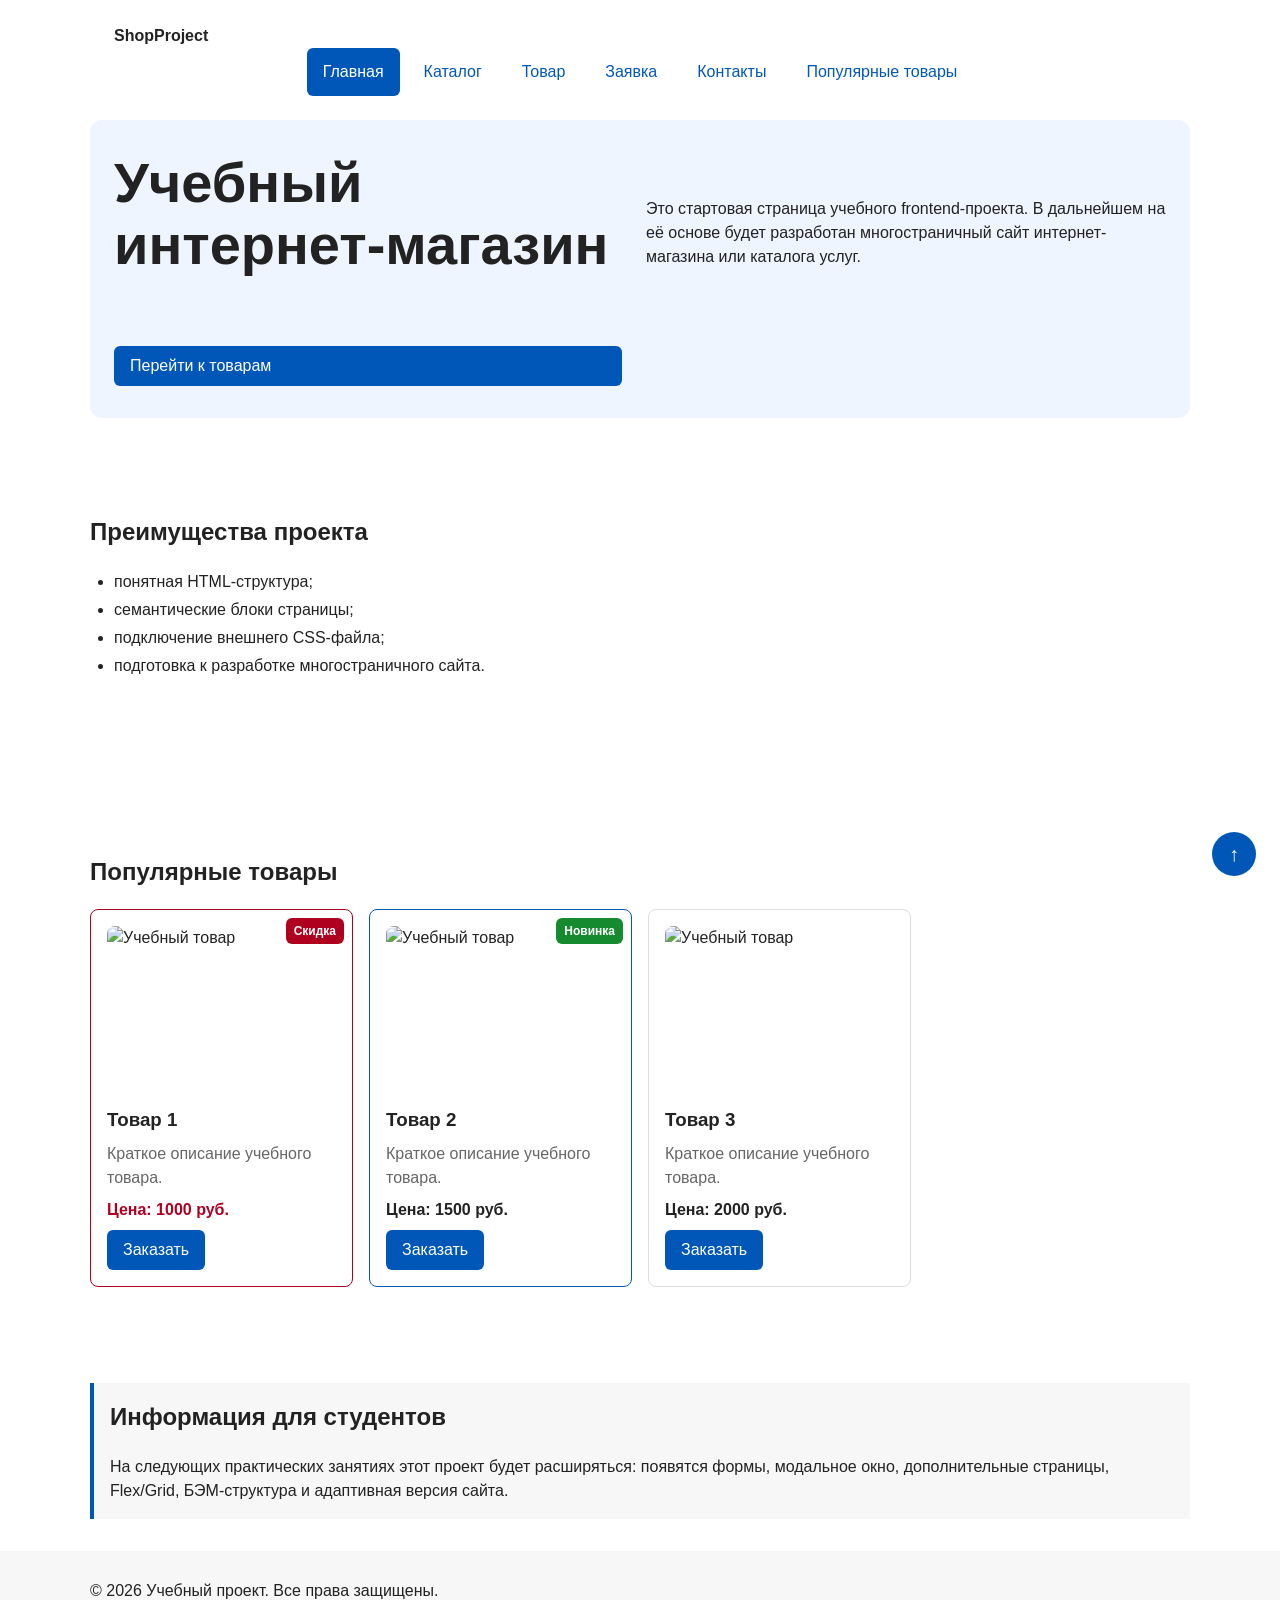
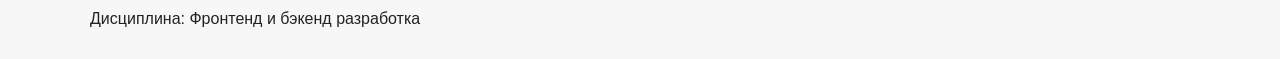
==== index.html @ 9c5c3bb3 "feat: complete responsive layout and a11y for KR3" ====
<!DOCTYPE html>
<html lang="ru">
<head>
  <meta charset="UTF-8">
  <meta name="viewport" content="width=device-width, initial-scale=1.0">
  <meta name="description" content="Учебный интернет-магазин: популярные товары, преимущества и форма заявки.">
  <title>Главная – Учебный интернет-магазин</title>
  <link rel="stylesheet" href="css/style.css">
  <link rel="stylesheet" href="css/responsive.css">
  <script src="js/main.js" defer></script>
</head>
<body>
  <a class="skip-link" href="#main">Перейти к основному содержимому</a>
  <header class="site-header">
    <div class="site-header__inner">
      <a class="site-header__logo" href="index.html">ShopProject</a>

      <nav class="site-nav" aria-label="Основная навигация">
        <ul class="site-nav__list">
          <li class="site-nav__item"><a class="site-nav__link site-nav__link--active" href="index.html">Главная</a></li>
          <li class="site-nav__item"><a class="site-nav__link" href="catalog.html">Каталог</a></li>
          <li class="site-nav__item"><a class="site-nav__link" href="product.html">Товар</a></li>
          <li class="site-nav__item"><a class="site-nav__link" href="order.html">Заявка</a></li>
          <li class="site-nav__item"><a class="site-nav__link" href="contacts.html">Контакты</a></li>
          <li class="site-nav__item"><a class="site-nav__link" href="index.html#popular">Популярные товары</a></li>
        </ul>
      </nav>
    </div>
  </header>

  <main id="main">

    <section class="hero">
      <h1 class="hero__title">Учебный интернет-магазин</h1>
      <p class="hero__text">
        Это стартовая страница учебного frontend-проекта.
        В дальнейшем на её основе будет разработан многостраничный сайт
        интернет-магазина или каталога услуг.
      </p>
      <a class="button button--primary" href="#popular">Перейти к товарам</a>
    </section>

    <section class="section" id="advantages">
      <h2 class="section__title">Преимущества проекта</h2>

      <ul class="advantages-list">
        <li class="advantages-list__item">понятная HTML-структура;</li>
        <li class="advantages-list__item">семантические блоки страницы;</li>
        <li class="advantages-list__item">подключение внешнего CSS-файла;</li>
        <li class="advantages-list__item">подготовка к разработке многостраничного сайта.</li>
      </ul>
    </section>

    <section class="section" id="popular">
      <h2 class="section__title">Популярные товары</h2>

      <div class="products-grid">
        <article class="product-card product-card--discount">
          <span class="product-card__badge">Скидка</span>
          <img 
            src="images/product-640.jpg" 
            srcset="images/product-480.jpg 480w,
                    images/product-640.jpg 640w,
                    images/product-960.jpg 960w" 
            sizes="(max-width: 639px) 100vw, (max-width: 1023px) 50vw, 33vw" 
            alt="Учебный товар" 
            width="640" 
            height="480" 
            loading="lazy" 
            class="product-card__image"
          >
          <h3 class="product-card__title">Товар 1</h3>
          <p class="product-card__description">Краткое описание учебного товара.</p>
          <p class="product-card__price">Цена: 1000 руб.</p>
          <button class="button button--primary product-card__button" type="button" data-product="Товар 1">
            Заказать
          </button>
        </article>

        <article class="product-card product-card--featured">
          <span class="product-card__badge product-card__badge--new">Новинка</span>
          <img 
            src="images/product-640.jpg" 
            srcset="images/product-480.jpg 480w,
                    images/product-640.jpg 640w,
                    images/product-960.jpg 960w" 
            sizes="(max-width: 639px) 100vw, (max-width: 1023px) 50vw, 33vw" 
            alt="Учебный товар" 
            width="640" 
            height="480" 
            loading="lazy" 
            class="product-card__image"
          >
          <h3 class="product-card__title">Товар 2</h3>
          <p class="product-card__description">Краткое описание учебного товара.</p>
          <p class="product-card__price">Цена: 1500 руб.</p>
          <button class="button button--primary product-card__button" type="button" data-product="Товар 2">
            Заказать
          </button>
        </article>

        <article class="product-card">
          <img 
            src="images/product-640.jpg" 
            srcset="images/product-480.jpg 480w,
                    images/product-640.jpg 640w,
                    images/product-960.jpg 960w" 
            sizes="(max-width: 639px) 100vw, (max-width: 1023px) 50vw, 33vw" 
            alt="Учебный товар" 
            width="640" 
            height="480" 
            loading="lazy" 
            class="product-card__image"
          >
          <h3 class="product-card__title">Товар 3</h3>
          <p class="product-card__description">Краткое описание учебного товара.</p>
          <p class="product-card__price">Цена: 2000 руб.</p>
          <button class="button button--primary product-card__button" type="button" data-product="Товар 3">
            Заказать
          </button>
        </article>
      </div>
    </section>

    <aside class="aside-info">
      <h2 class="aside-info__title">Информация для студентов</h2>
      <p class="aside-info__text">
        На следующих практических занятиях этот проект будет расширяться:
        появятся формы, модальное окно, дополнительные страницы, Flex/Grid,
        БЭМ-структура и адаптивная версия сайта.
      </p>
    </aside>

  </main>

  <dialog class="order-dialog" id="order-dialog" aria-labelledby="order-dialog-title">
    <h2 class="order-dialog__title" id="order-dialog-title">Оформление заявки</h2>

    <form class="order-form" id="order-form" action="#" method="post" novalidate>
      <input id="selected-product" name="selected-product" type="hidden">

      <div class="order-form__field">
        <label class="order-form__label" for="order-name">Имя</label>
        <input class="order-form__input" id="order-name" name="name" type="text"
               placeholder="Введите ваше имя" minlength="2" autocomplete="given-name" required>
      </div>

      <div class="order-form__field">
        <label class="order-form__label" for="order-email">E-mail</label>
        <input class="order-form__input" id="order-email" name="email" type="email"
               placeholder="example@mail.ru" autocomplete="email" required>
      </div>

      <div class="order-form__field">
        <label class="order-form__label" for="order-phone">Телефон</label>
        <input class="order-form__input" id="order-phone" name="phone" type="tel"
               inputmode="tel" placeholder="+7 (900) 000-00-00"
               pattern="^\+7 \(\d{3}\) \d{3}-\d{2}-\d{2}$" required>
        <small class="order-form__hint">Формат: +7 (900) 000-00-00</small>
      </div>

      <div class="order-form__field">
        <label class="order-form__label" for="order-date">Дата связи</label>
        <input class="order-form__input" id="order-date" name="date" type="date">
      </div>

      <div class="order-form__field">
        <label class="order-form__label" for="order-topic">Тема заявки</label>
        <select class="order-form__select" id="order-topic" name="topic" required>
          <option value="">Выберите тему</option>
          <option value="product">Заказ товара</option>
          <option value="consultation">Консультация</option>
          <option value="delivery">Доставка</option>
        </select>
      </div>

      <div class="order-form__field">
        <label class="order-form__label" for="order-comment">Комментарий</label>
        <textarea class="order-form__textarea" id="order-comment" name="comment"
                  rows="4" placeholder="Укажите дополнительную информацию"></textarea>
      </div>

      <div class="order-form__field order-form__field--checkbox">
        <label class="order-form__label order-form__label--checkbox">
          <input id="order-agreement" name="agreement" type="checkbox" required>
          Я согласен на обработку данных
        </label>
      </div>

      <div class="order-form__actions">
        <button class="button button--secondary" type="button" id="close-order-dialog">Закрыть</button>
        <button class="button button--primary" type="submit">Отправить заявку</button>
      </div>
    </form>
  </dialog>

  <p class="success-message" id="success-message" hidden>
    Форма успешно отправлена!
  </p>

  <a class="scroll-top" href="#" aria-label="Наверх">↑</a>

  <footer class="site-footer" id="contacts">
    <p class="site-footer__text">&copy; 2026 Учебный проект. Все права защищены.</p>
    <p class="site-footer__text">Дисциплина: Фронтенд и бэкенд разработка</p>
  </footer>

</body>
</html>
---- css/style.css ----
/* ===================================
   1. Переменные проекта
   =================================== */

:root {
  --color-bg: #ffffff;
  --color-text: #222222;
  --color-muted: #666666;
  --color-primary: #0057b8;
  --color-primary-dark: #003f86;
  --color-border: #dddddd;
  --color-surface: #f7f7f7;
  --color-surface-accent: #eef5ff;
  --color-danger: #b00020;
  --color-success: #168a2f;
  --color-success-bg: #eefaf0;
  --color-white: #ffffff;

  --space-xs: 4px;
  --space-sm: 8px;
  --space-md: 16px;
  --space-lg: 24px;
  --space-xl: 32px;

  --radius-sm: 6px;
  --radius-md: 8px;
  --radius-lg: 12px;

  --container-width: 1100px;
}

/* ===================================
   2. Базовые стили
   =================================== */

* {
  box-sizing: border-box;
}

html {
  scroll-behavior: smooth;
}

body {
  margin: 0;
  font-family: Arial, sans-serif;
  line-height: 1.5;
  color: var(--color-text);
  background-color: var(--color-bg);
}

/* ===================================
   3. Общие элементы интерфейса
   =================================== */

a {
  color: var(--color-primary);
}

a:hover {
  color: var(--color-primary-dark);
}

a:focus-visible {
  outline: 2px solid var(--color-primary);
  outline-offset: 3px;
}

/* --- Кнопка: блок с модификаторами --- */

.button {
  display: inline-block;
  padding: var(--space-sm) var(--space-md);
  border: none;
  border-radius: var(--radius-sm);
  font: inherit;
  text-decoration: none;
  cursor: pointer;
}

.button--primary {
  color: var(--color-white);
  background-color: var(--color-primary);
}

.button--primary:hover {
  background-color: var(--color-primary-dark);
}

.button--secondary {
  color: var(--color-primary);
  background-color: transparent;
  border: 1px solid var(--color-primary);
}

.button--secondary:hover {
  color: var(--color-white);
  background-color: var(--color-primary);
}

.button:focus-visible {
  outline: 2px solid var(--color-primary);
  outline-offset: 3px;
}

.button:disabled {
  opacity: 0.6;
  cursor: not-allowed;
}

/* ===================================
   4. Шапка и навигация
   =================================== */

.site-header {
  background-color: var(--color-surface);
}

.site-header__inner {
  max-width: var(--container-width);
  margin: 0 auto;
  padding: var(--space-lg);
}

.site-header__logo {
  font-weight: 700;
  color: var(--color-text);
  text-decoration: none;
}

.site-nav__list {
  display: flex;
  flex-wrap: wrap;
  justify-content: center;
  align-items: center;
  gap: var(--space-md);
  padding: 0;
  margin: var(--space-md) 0 0;
  list-style: none;
}

.site-nav__item {
  margin: 0;
}

.site-nav__link {
  display: inline-block;
  padding: var(--space-sm) var(--space-md);
  color: var(--color-primary);
  text-decoration: none;
  border-radius: var(--radius-sm);
}

.site-nav__link:hover {
  color: var(--color-white);
  background-color: var(--color-primary);
}

.site-nav__link:focus-visible {
  outline: 2px solid var(--color-primary);
  outline-offset: 3px;
}

.site-nav__link--active {
  color: var(--color-white);
  background-color: var(--color-primary);
}

/* ===================================
   5. Компоненты страницы
   =================================== */

.main {
  padding: var(--space-lg);
}

.hero {
  max-width: var(--container-width);
  margin: 0 auto var(--space-xl);
  padding: var(--space-xl) var(--space-lg);
  background-color: var(--color-surface-accent);
  border-radius: var(--radius-lg);
}

.hero__title {
  margin-top: 0;
}

.hero__text {
  margin-bottom: var(--space-lg);
}

.section {
  max-width: var(--container-width);
  margin: 0 auto var(--space-xl);
}

.section__title {
  margin-top: 0;
}

.advantages-list {
  padding-left: var(--space-lg);
}

.advantages-list__item {
  margin-bottom: var(--space-xs);
}

.aside-info {
  max-width: var(--container-width);
  margin: 0 auto var(--space-xl);
  padding: var(--space-md);
  border-left: 4px solid var(--color-primary);
  background-color: var(--color-surface);
}

.aside-info__title {
  margin-top: 0;
}

.aside-info__text {
  margin-bottom: 0;
}

.site-footer {
  padding: var(--space-lg);
  background-color: var(--color-surface);
}

.site-footer__text {
  max-width: var(--container-width);
  margin: var(--space-xs) auto;
}

/* ===================================
   6. Хлебные крошки и якоря
   =================================== */

.breadcrumbs {
  max-width: var(--container-width);
  margin: 0 auto var(--space-md);
  font-size: 14px;
  color: var(--color-muted);
}

.breadcrumbs__link {
  color: var(--color-primary);
}

.breadcrumbs__current::before {
  content: " / ";
  color: var(--color-muted);
}

:target {
  outline: 2px dashed var(--color-primary);
  outline-offset: 4px;
}

/* ===================================
   7. Карточки товаров и сетки
   =================================== */

.products-grid {
  display: grid;
  grid-template-columns: repeat(3, 1fr);
  gap: var(--space-lg);
}

.product-card {
  display: flex;
  flex-direction: column;
  gap: var(--space-sm);
  padding: var(--space-md);
  border: 1px solid var(--color-border);
  border-radius: var(--radius-md);
  background-color: var(--color-bg);
}

.product-card:hover {
  border-color: var(--color-primary);
}

.product-card--featured {
  border-color: var(--color-primary);
}

.product-card--discount {
  border-color: var(--color-danger);
}

.product-card__title {
  margin: 0;
  color: var(--color-text);
}

.product-card__description {
  margin: 0;
  color: var(--color-muted);
}

.product-card__price {
  margin: 0;
  font-weight: 700;
}

.product-card--discount .product-card__price {
  color: var(--color-danger);
}

.product-card__button {
  margin-top: auto;
  align-self: flex-start;
}

/* ===================================
   8. Каталог
   =================================== */

.catalog-layout {
  max-width: var(--container-width);
  margin: 0 auto var(--space-xl);
  display: grid;
  grid-template-columns: 260px 1fr;
  grid-template-areas: "filters products";
  gap: var(--space-lg);
}

.catalog-filters {
  grid-area: filters;
  padding: var(--space-md);
  border: 1px solid var(--color-border);
  border-radius: var(--radius-md);
  background-color: var(--color-surface);
}

.catalog-filters__title {
  margin-top: 0;
}

.catalog-products {
  grid-area: products;
}

.filters-form {
  display: grid;
  gap: var(--space-md);
}

.filters-form__group {
  margin: 0;
  padding: var(--space-md);
  border: 1px solid var(--color-border);
  border-radius: var(--radius-sm);
}

.filters-form__legend {
  font-weight: 700;
}

.filters-form__label {
  display: block;
  margin-bottom: var(--space-sm);
}

.filters-form__input {
  width: 100%;
  padding: 8px 10px;
  border: 1px solid var(--color-border);
  border-radius: var(--radius-sm);
  font: inherit;
}

/* ===================================
   9. Модальное окно и форма заявки
   =================================== */

.order-dialog {
  width: min(100% - 32px, 560px);
  padding: var(--space-lg);
  border: none;
  border-radius: var(--radius-lg);
}

.order-dialog::backdrop {
  background-color: rgba(0, 0, 0, 0.5);
}

.order-dialog__title {
  margin-top: 0;
}

.order-form__field {
  margin-bottom: var(--space-md);
}

.order-form__field--checkbox {
  margin-bottom: var(--space-md);
}

.order-form__label {
  display: block;
  margin-bottom: var(--space-xs);
}

.order-form__label--checkbox {
  display: flex;
  align-items: center;
  gap: var(--space-sm);
  margin-bottom: 0;
}

.order-form__input,
.order-form__select,
.order-form__textarea {
  width: 100%;
  padding: 10px 12px;
  border: 1px solid var(--color-border);
  border-radius: var(--radius-sm);
  font: inherit;
}

.order-form__input[type="checkbox"] {
  width: auto;
}

.order-form__hint {
  display: block;
  margin-top: var(--space-xs);
  color: var(--color-muted);
}

.order-form__input:hover,
.order-form__select:hover,
.order-form__textarea:hover {
  border-color: var(--color-primary);
}

.order-form__input:focus-visible,
.order-form__select:focus-visible,
.order-form__textarea:focus-visible {
  outline: 2px solid var(--color-primary);
  outline-offset: 3px;
}

[aria-invalid="true"] {
  border-color: var(--color-danger);
}

.order-form__actions {
  display: flex;
  gap: var(--space-md);
  margin-top: var(--space-lg);
}

.success-message {
  max-width: var(--container-width);
  margin: var(--space-lg) auto;
  padding: var(--space-md);
  border-left: 4px solid var(--color-success);
  background-color: var(--color-success-bg);
}
/* ===================================
   10. Позиционирование
   =================================== */

/* Sticky-шапка */
.site-header {
  position: sticky;
  top: 0;
  z-index: 100;
}

/* Карточка — relative, чтобы бейдж позиционировался относительно неё */
.product-card {
  position: relative;
}

/* Бейдж */
.product-card__badge {
  position: absolute;
  top: var(--space-sm);
  right: var(--space-sm);
  padding: 4px 8px;
  color: var(--color-white);
  background-color: var(--color-danger);
  border-radius: var(--radius-sm);
  font-size: 12px;
  font-weight: 700;
  z-index: 1;
}

.product-card__badge--new {
  background-color: var(--color-success);
}

/* Фиксированная кнопка «Наверх» */
.scroll-top {
  position: fixed;
  right: var(--space-lg);
  bottom: var(--space-lg);
  z-index: 200;

  display: flex;
  align-items: center;
  justify-content: center;

  width: 44px;
  height: 44px;

  color: var(--color-white);
  background-color: var(--color-primary);
  border-radius: 50%;
  text-decoration: none;
  font-size: 20px;

  transition: background-color 0.2s ease;
}

.scroll-top:hover {
  background-color: var(--color-primary-dark);
}

.scroll-top:focus-visible {
  outline: 2px solid var(--color-primary);
  outline-offset: 3px;
}

/* ===================================
   11. Таблица характеристик
   =================================== */

.product-table {
  width: 100%;
  border-collapse: collapse;
  background-color: var(--color-bg);
}

.product-table caption {
  padding: var(--space-sm) 0;
  font-weight: 700;
  text-align: left;
  color: var(--color-text);
}

.product-table th,
.product-table td {
  padding: var(--space-sm) var(--space-md);
  border: 1px solid var(--color-border);
  text-align: left;
}

.product-table th {
  background-color: var(--color-surface);
}

/* ===================================
   12. Страница товара
   =================================== */

.product-page {
  display: grid;
  gap: var(--space-lg);
}

.product-page .product-card {
  max-width: 640px;
}
---- css/responsive.css ----
/* =========================================
   Базовые настройки (Mobile First)
   ========================================= */
*::before, *::after {
  box-sizing: border-box;
}

html {
  scroll-behavior: smooth;
}

img, video {
  max-width: 100%;
  height: auto;
}

body {
  overflow-x: hidden; /* Убираем горизонтальный скролл */
}

/* =========================================
   Контейнеры и секции
   ========================================= */
.container, .main, .section {
  width: min(100% - 32px, 1200px);
  margin-inline: auto;
}

.section {
  padding-block: clamp(24px, 5vw, 64px);
}

/* =========================================
   Навигация (Шапка)
   ========================================= */
.site-nav__list {
  display: flex;
  flex-direction: column;
  gap: 8px;
  padding: 0;
  margin: 0;
  list-style: none;
}

.site-nav__list a {
  display: block;
  padding: 12px 16px;
}

@media (min-width: 768px) {
  .site-nav__list {
    flex-direction: row;
    flex-wrap: wrap;
    align-items: center;
  }
  
  .site-header {
    position: sticky;
    top: 0;
    z-index: 100;
    background-color: #ffffff; /* Подставь свой цвет фона шапки */
  }
}

/* =========================================
   Hero-блок
   ========================================= */
.hero {
  display: grid;
  gap: 24px;
  align-items: center;
}

.hero__title {
  font-size: clamp(28px, 7vw, 56px);
  line-height: 1.1;
}

.hero__image {
  width: 100%;
  max-width: 520px;
  margin-inline: auto;
}

@media (min-width: 900px) {
  .hero {
    grid-template-columns: minmax(0, 1fr) minmax(320px, 520px);
  }
}

/* =========================================
   Сетка карточек
   ========================================= */
.products-grid {
  display: grid;
  grid-template-columns: 1fr;
  gap: 16px;
}

.product-card {
  min-width: 0;
}

.product-card__title, .product-card__description {
  overflow-wrap: anywhere;
}

.product-card__image {
  display: block;
  width: 100%;
  aspect-ratio: 4 / 3;
  object-fit: cover;
  border-radius: 8px;
}

@media (min-width: 640px) {
  .products-grid {
    grid-template-columns: repeat(2, minmax(0, 1fr));
  }
}

@media (min-width: 1024px) {
  .products-grid {
    grid-template-columns: repeat(3, minmax(0, 1fr));
  }
}

@media (min-width: 1280px) {
  .products-grid {
    grid-template-columns: repeat(4, minmax(0, 1fr));
  }
}

/* =========================================
   Каталог и фильтры
   ========================================= */
.catalog-layout {
  display: grid;
  gap: 24px;
}

.catalog-filters {
  order: -1;
}

@media (min-width: 1024px) {
  .catalog-layout {
    grid-template-columns: 280px minmax(0, 1fr);
    align-items: start;
  }
  .catalog-filters {
    position: sticky;
    top: 88px;
    order: initial;
  }
}

/* =========================================
   Формы (order.html)
   ========================================= */
.order-form {
  display: grid;
  gap: 16px;
}

.order-form__group {
  display: grid;
  gap: 8px;
}

.order-form input, 
.order-form textarea, 
.order-form select {
  width: 100%;
  min-height: 44px;
  padding: 10px 12px;
  font: inherit;
}

.order-form textarea {
  min-height: 120px;
  resize: vertical;
}

@media (min-width: 768px) {
  .order-form {
    grid-template-columns: repeat(2, minmax(0, 1fr));
  }
  .order-form__group--wide {
    grid-column: 1 / -1;
  }
}

/* =========================================
   Таблицы (product.html)
   ========================================= */
.table-wrapper {
  overflow-x: auto;
  -webkit-overflow-scrolling: touch;
  margin-bottom: 16px;
}

.product-table {
  width: 100%;
  min-width: 640px;
  border-collapse: collapse;
}

/* =========================================
   Доступность (A11y)
   ========================================= */
.skip-link {
  position: absolute;
  left: 16px;
  top: -100px;
  z-index: 1000;
  padding: 8px 12px;
  color: #ffffff;
  background-color: #111111;
  border-radius: 6px;
  text-decoration: none;
}

.skip-link:focus, 
.skip-link:focus-visible {
  top: 16px;
}

:focus-visible {
  outline: 3px solid #0057b8;
  outline-offset: 3px;
}
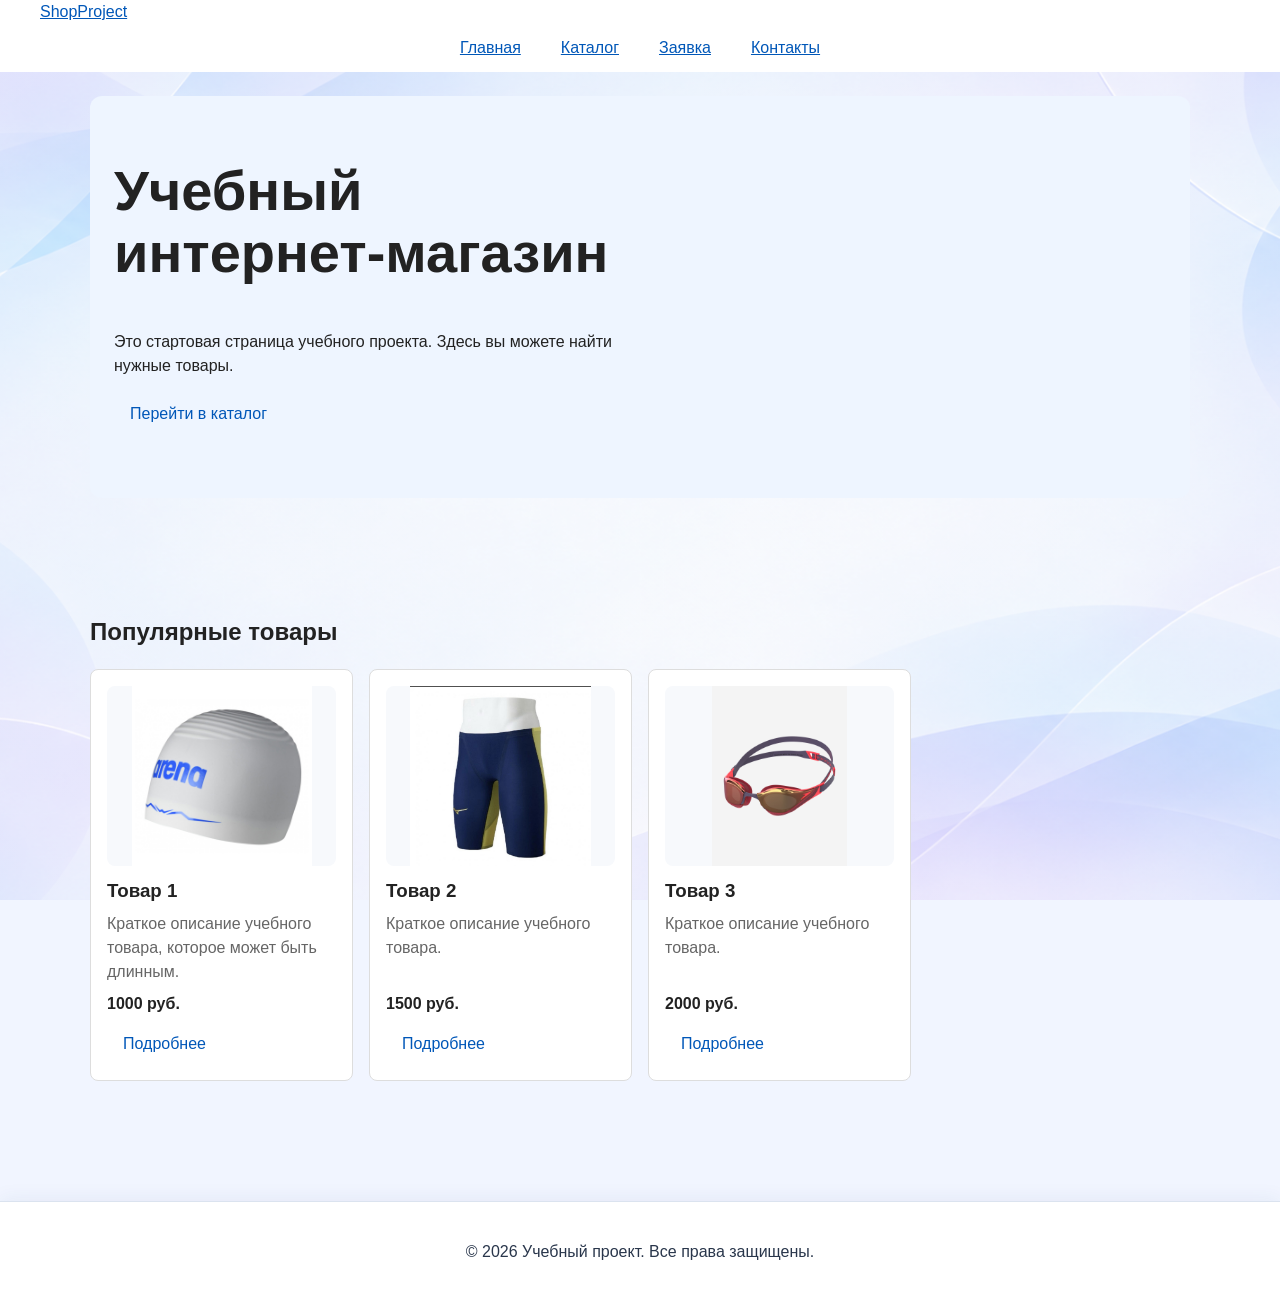
==== commit d39cdb2b: "Initial commit" ====
--- a/index.html
+++ b/index.html
@@ -3,207 +3,77 @@
 <head>
   <meta charset="UTF-8">
   <meta name="viewport" content="width=device-width, initial-scale=1.0">
-  <meta name="description" content="Учебный интернет-магазин: популярные товары, преимущества и форма заявки.">
-  <title>Главная – Учебный интернет-магазин</title>
+  <title>Учебный интернет-магазин</title>
   <link rel="stylesheet" href="css/style.css">
   <link rel="stylesheet" href="css/responsive.css">
-  <script src="js/main.js" defer></script>
 </head>
 <body>
   <a class="skip-link" href="#main">Перейти к основному содержимому</a>
+
   <header class="site-header">
-    <div class="site-header__inner">
-      <a class="site-header__logo" href="index.html">ShopProject</a>
-
+    <div class="container">
+      <a class="site-logo" href="index.html">ShopProject</a>
       <nav class="site-nav" aria-label="Основная навигация">
         <ul class="site-nav__list">
-          <li class="site-nav__item"><a class="site-nav__link site-nav__link--active" href="index.html">Главная</a></li>
-          <li class="site-nav__item"><a class="site-nav__link" href="catalog.html">Каталог</a></li>
-          <li class="site-nav__item"><a class="site-nav__link" href="product.html">Товар</a></li>
-          <li class="site-nav__item"><a class="site-nav__link" href="order.html">Заявка</a></li>
-          <li class="site-nav__item"><a class="site-nav__link" href="contacts.html">Контакты</a></li>
-          <li class="site-nav__item"><a class="site-nav__link" href="index.html#popular">Популярные товары</a></li>
+          <li><a href="index.html">Главная</a></li>
+          <li><a href="catalog.html">Каталог</a></li>
+          <li><a href="order.html">Заявка</a></li>
+          <li><a href="contacts.html">Контакты</a></li>
         </ul>
       </nav>
     </div>
   </header>
 
-  <main id="main">
-
-    <section class="hero">
-      <h1 class="hero__title">Учебный интернет-магазин</h1>
-      <p class="hero__text">
-        Это стартовая страница учебного frontend-проекта.
-        В дальнейшем на её основе будет разработан многостраничный сайт
-        интернет-магазина или каталога услуг.
-      </p>
-      <a class="button button--primary" href="#popular">Перейти к товарам</a>
+  <main id="main" class="main">
+    <section class="hero section">
+      <div class="hero__content">
+        <h1 class="hero__title">Учебный интернет-магазин</h1>
+        <p>Это стартовая страница учебного проекта. Здесь вы можете найти нужные товары.</p>
+        <a href="catalog.html" class="button">Перейти в каталог</a>
+      </div>
     </section>
 
-    <section class="section" id="advantages">
-      <h2 class="section__title">Преимущества проекта</h2>
-
-      <ul class="advantages-list">
-        <li class="advantages-list__item">понятная HTML-структура;</li>
-        <li class="advantages-list__item">семантические блоки страницы;</li>
-        <li class="advantages-list__item">подключение внешнего CSS-файла;</li>
-        <li class="advantages-list__item">подготовка к разработке многостраничного сайта.</li>
-      </ul>
-    </section>
-
-    <section class="section" id="popular">
-      <h2 class="section__title">Популярные товары</h2>
-
+    <section class="section">
+      <h2>Популярные товары</h2>
       <div class="products-grid">
-        <article class="product-card product-card--discount">
-          <span class="product-card__badge">Скидка</span>
-          <img 
-            src="images/product-640.jpg" 
-            srcset="images/product-480.jpg 480w,
-                    images/product-640.jpg 640w,
-                    images/product-960.jpg 960w" 
-            sizes="(max-width: 639px) 100vw, (max-width: 1023px) 50vw, 33vw" 
-            alt="Учебный товар" 
-            width="640" 
-            height="480" 
-            loading="lazy" 
-            class="product-card__image"
-          >
-          <h3 class="product-card__title">Товар 1</h3>
-          <p class="product-card__description">Краткое описание учебного товара.</p>
-          <p class="product-card__price">Цена: 1000 руб.</p>
-          <button class="button button--primary product-card__button" type="button" data-product="Товар 1">
-            Заказать
-          </button>
+        <!-- Карточка 1 -->
+        <article class="product-card">
+          <img src="images/product-1.jpg" alt="Товар 1" class="product-card__image">
+          <div class="product-card__content">
+            <h3 class="product-card__title">Товар 1</h3>
+            <p class="product-card__description">Краткое описание учебного товара, которое может быть длинным.</p>
+            <p class="product-card__price">1000 руб.</p>
+            <a href="product.html" class="button product-card__button">Подробнее</a>
+          </div>
         </article>
-
-        <article class="product-card product-card--featured">
-          <span class="product-card__badge product-card__badge--new">Новинка</span>
-          <img 
-            src="images/product-640.jpg" 
-            srcset="images/product-480.jpg 480w,
-                    images/product-640.jpg 640w,
-                    images/product-960.jpg 960w" 
-            sizes="(max-width: 639px) 100vw, (max-width: 1023px) 50vw, 33vw" 
-            alt="Учебный товар" 
-            width="640" 
-            height="480" 
-            loading="lazy" 
-            class="product-card__image"
-          >
-          <h3 class="product-card__title">Товар 2</h3>
-          <p class="product-card__description">Краткое описание учебного товара.</p>
-          <p class="product-card__price">Цена: 1500 руб.</p>
-          <button class="button button--primary product-card__button" type="button" data-product="Товар 2">
-            Заказать
-          </button>
+        <!-- Карточка 2 -->
+        <article class="product-card">
+          <img src="images/product-2.jpg" alt="Товар 2" class="product-card__image">
+          <div class="product-card__content">
+            <h3 class="product-card__title">Товар 2</h3>
+            <p class="product-card__description">Краткое описание учебного товара.</p>
+            <p class="product-card__price">1500 руб.</p>
+            <a href="product.html" class="button product-card__button">Подробнее</a>
+          </div>
         </article>
-
+        <!-- Карточка 3 -->
         <article class="product-card">
-          <img 
-            src="images/product-640.jpg" 
-            srcset="images/product-480.jpg 480w,
-                    images/product-640.jpg 640w,
-                    images/product-960.jpg 960w" 
-            sizes="(max-width: 639px) 100vw, (max-width: 1023px) 50vw, 33vw" 
-            alt="Учебный товар" 
-            width="640" 
-            height="480" 
-            loading="lazy" 
-            class="product-card__image"
-          >
-          <h3 class="product-card__title">Товар 3</h3>
-          <p class="product-card__description">Краткое описание учебного товара.</p>
-          <p class="product-card__price">Цена: 2000 руб.</p>
-          <button class="button button--primary product-card__button" type="button" data-product="Товар 3">
-            Заказать
-          </button>
+          <img src="images/product-3.jpg" alt="Товар 3" class="product-card__image">
+          <div class="product-card__content">
+            <h3 class="product-card__title">Товар 3</h3>
+            <p class="product-card__description">Краткое описание учебного товара.</p>
+            <p class="product-card__price">2000 руб.</p>
+            <a href="product.html" class="button product-card__button">Подробнее</a>
+          </div>
         </article>
       </div>
     </section>
-
-    <aside class="aside-info">
-      <h2 class="aside-info__title">Информация для студентов</h2>
-      <p class="aside-info__text">
-        На следующих практических занятиях этот проект будет расширяться:
-        появятся формы, модальное окно, дополнительные страницы, Flex/Grid,
-        БЭМ-структура и адаптивная версия сайта.
-      </p>
-    </aside>
-
   </main>
 
-  <dialog class="order-dialog" id="order-dialog" aria-labelledby="order-dialog-title">
-    <h2 class="order-dialog__title" id="order-dialog-title">Оформление заявки</h2>
-
-    <form class="order-form" id="order-form" action="#" method="post" novalidate>
-      <input id="selected-product" name="selected-product" type="hidden">
-
-      <div class="order-form__field">
-        <label class="order-form__label" for="order-name">Имя</label>
-        <input class="order-form__input" id="order-name" name="name" type="text"
-               placeholder="Введите ваше имя" minlength="2" autocomplete="given-name" required>
-      </div>
-
-      <div class="order-form__field">
-        <label class="order-form__label" for="order-email">E-mail</label>
-        <input class="order-form__input" id="order-email" name="email" type="email"
-               placeholder="example@mail.ru" autocomplete="email" required>
-      </div>
-
-      <div class="order-form__field">
-        <label class="order-form__label" for="order-phone">Телефон</label>
-        <input class="order-form__input" id="order-phone" name="phone" type="tel"
-               inputmode="tel" placeholder="+7 (900) 000-00-00"
-               pattern="^\+7 \(\d{3}\) \d{3}-\d{2}-\d{2}$" required>
-        <small class="order-form__hint">Формат: +7 (900) 000-00-00</small>
-      </div>
-
-      <div class="order-form__field">
-        <label class="order-form__label" for="order-date">Дата связи</label>
-        <input class="order-form__input" id="order-date" name="date" type="date">
-      </div>
-
-      <div class="order-form__field">
-        <label class="order-form__label" for="order-topic">Тема заявки</label>
-        <select class="order-form__select" id="order-topic" name="topic" required>
-          <option value="">Выберите тему</option>
-          <option value="product">Заказ товара</option>
-          <option value="consultation">Консультация</option>
-          <option value="delivery">Доставка</option>
-        </select>
-      </div>
-
-      <div class="order-form__field">
-        <label class="order-form__label" for="order-comment">Комментарий</label>
-        <textarea class="order-form__textarea" id="order-comment" name="comment"
-                  rows="4" placeholder="Укажите дополнительную информацию"></textarea>
-      </div>
-
-      <div class="order-form__field order-form__field--checkbox">
-        <label class="order-form__label order-form__label--checkbox">
-          <input id="order-agreement" name="agreement" type="checkbox" required>
-          Я согласен на обработку данных
-        </label>
-      </div>
-
-      <div class="order-form__actions">
-        <button class="button button--secondary" type="button" id="close-order-dialog">Закрыть</button>
-        <button class="button button--primary" type="submit">Отправить заявку</button>
-      </div>
-    </form>
-  </dialog>
-
-  <p class="success-message" id="success-message" hidden>
-    Форма успешно отправлена!
-  </p>
-
-  <a class="scroll-top" href="#" aria-label="Наверх">↑</a>
-
-  <footer class="site-footer" id="contacts">
-    <p class="site-footer__text">&copy; 2026 Учебный проект. Все права защищены.</p>
-    <p class="site-footer__text">Дисциплина: Фронтенд и бэкенд разработка</p>
+  <footer class="footer">
+    <div class="container">
+      <p>&copy; 2026 Учебный проект. Все права защищены.</p>
+    </div>
   </footer>
-
 </body>
 </html>
--- a/css/style.css
+++ b/css/style.css
@@ -566,4 +566,164 @@
 
 .product-page .product-card {
   max-width: 640px;
-}+}
+
+/* ==========================================
+   ИСПРАВЛЕНИЕ ДИЗАЙНА SHOPPROJECT
+   ========================================== */
+
+/* Фоновое изображение сайта */
+body {
+  min-height: 100vh;
+  min-height: 100dvh;
+
+  display: flex;
+  flex-direction: column;
+
+  background-color: #f1f5ff;
+  background-image:
+    linear-gradient(
+      rgba(255, 255, 255, 0.24),
+      rgba(255, 255, 255, 0.24)
+    ),
+    url("../images/site-background.png");
+
+  background-position: center;
+  background-size: cover;
+  background-repeat: no-repeat;
+  background-attachment: fixed;
+}
+
+/* Основная часть страницы */
+.main {
+  flex: 1 0 auto;
+  min-width: 0;
+}
+
+/* Ровная сетка товаров */
+.products-grid {
+  align-items: stretch;
+}
+
+/* Одинаковая высота карточек */
+.product-card {
+  min-width: 0;
+  height: 100%;
+  gap: 0;
+}
+
+/* Одинаковые размеры изображений */
+.product-card__image {
+  display: block;
+
+  width: 100%;
+  height: 180px;
+
+  object-fit: contain;
+  object-position: center;
+
+  background-color: #f7f9fc;
+  border-radius: 8px;
+}
+
+/* Содержимое карточек */
+.product-card__content {
+  display: flex;
+  flex: 1 1 auto;
+  flex-direction: column;
+
+  gap: 8px;
+  min-width: 0;
+  padding-top: 12px;
+}
+
+/* Названия товаров */
+.product-card__title {
+  margin: 0;
+  line-height: 1.35;
+}
+
+/* Описания товаров */
+.product-card__description {
+  margin: 0;
+  flex: 1 1 auto;
+}
+
+/* Цены товаров */
+.product-card__price {
+  margin: 0;
+  font-weight: 700;
+}
+
+/* Кнопки "Подробнее" */
+.product-card__button {
+  align-self: flex-start;
+  margin-top: 0;
+}
+
+/* ==========================================
+   НИЖНЯЯ ПЛАШКА
+   ========================================== */
+
+.footer,
+.site-footer {
+  flex-shrink: 0;
+
+  width: 100%;
+  margin-top: auto;
+  padding: 22px 16px;
+
+  background: #ffffff;
+
+  border-top: 1px solid #dbe3ef;
+
+  box-shadow:
+    0 -3px 18px rgba(34, 62, 112, 0.06);
+}
+
+/* Контейнер подвала */
+.footer > .container,
+.site-footer > .container {
+  width: min(100%, 1100px);
+  max-width: 1100px;
+  min-height: 56px;
+
+  margin: 0 auto;
+  padding: 0;
+
+  display: flex;
+  align-items: center;
+  justify-content: center;
+
+  text-align: center;
+}
+
+/* Надпись внизу страницы */
+.footer p,
+.site-footer p {
+  width: 100%;
+  margin: 0;
+
+  text-align: center;
+  color: #29364b;
+  line-height: 1.5;
+}
+
+/* ==========================================
+   АДАПТАЦИЯ ДЛЯ ТЕЛЕФОНОВ
+   ========================================== */
+
+@media (max-width: 639px) {
+  body {
+    background-attachment: scroll;
+  }
+
+  .product-card__image {
+    height: 200px;
+  }
+
+  .footer,
+  .site-footer {
+    padding: 18px 12px;
+  }
+}
--- a/css/responsive.css
+++ b/css/responsive.css
@@ -229,4 +229,19 @@
 :focus-visible {
   outline: 3px solid #0057b8;
   outline-offset: 3px;
-}+}
+
+/* Выравнивание изображений товаров */
+
+.product-card__image {
+  height: 180px;
+  aspect-ratio: auto;
+  object-fit: contain;
+}
+
+/* Телефоны */
+@media (max-width: 639px) {
+  .product-card__image {
+    height: 200px;
+  }
+}
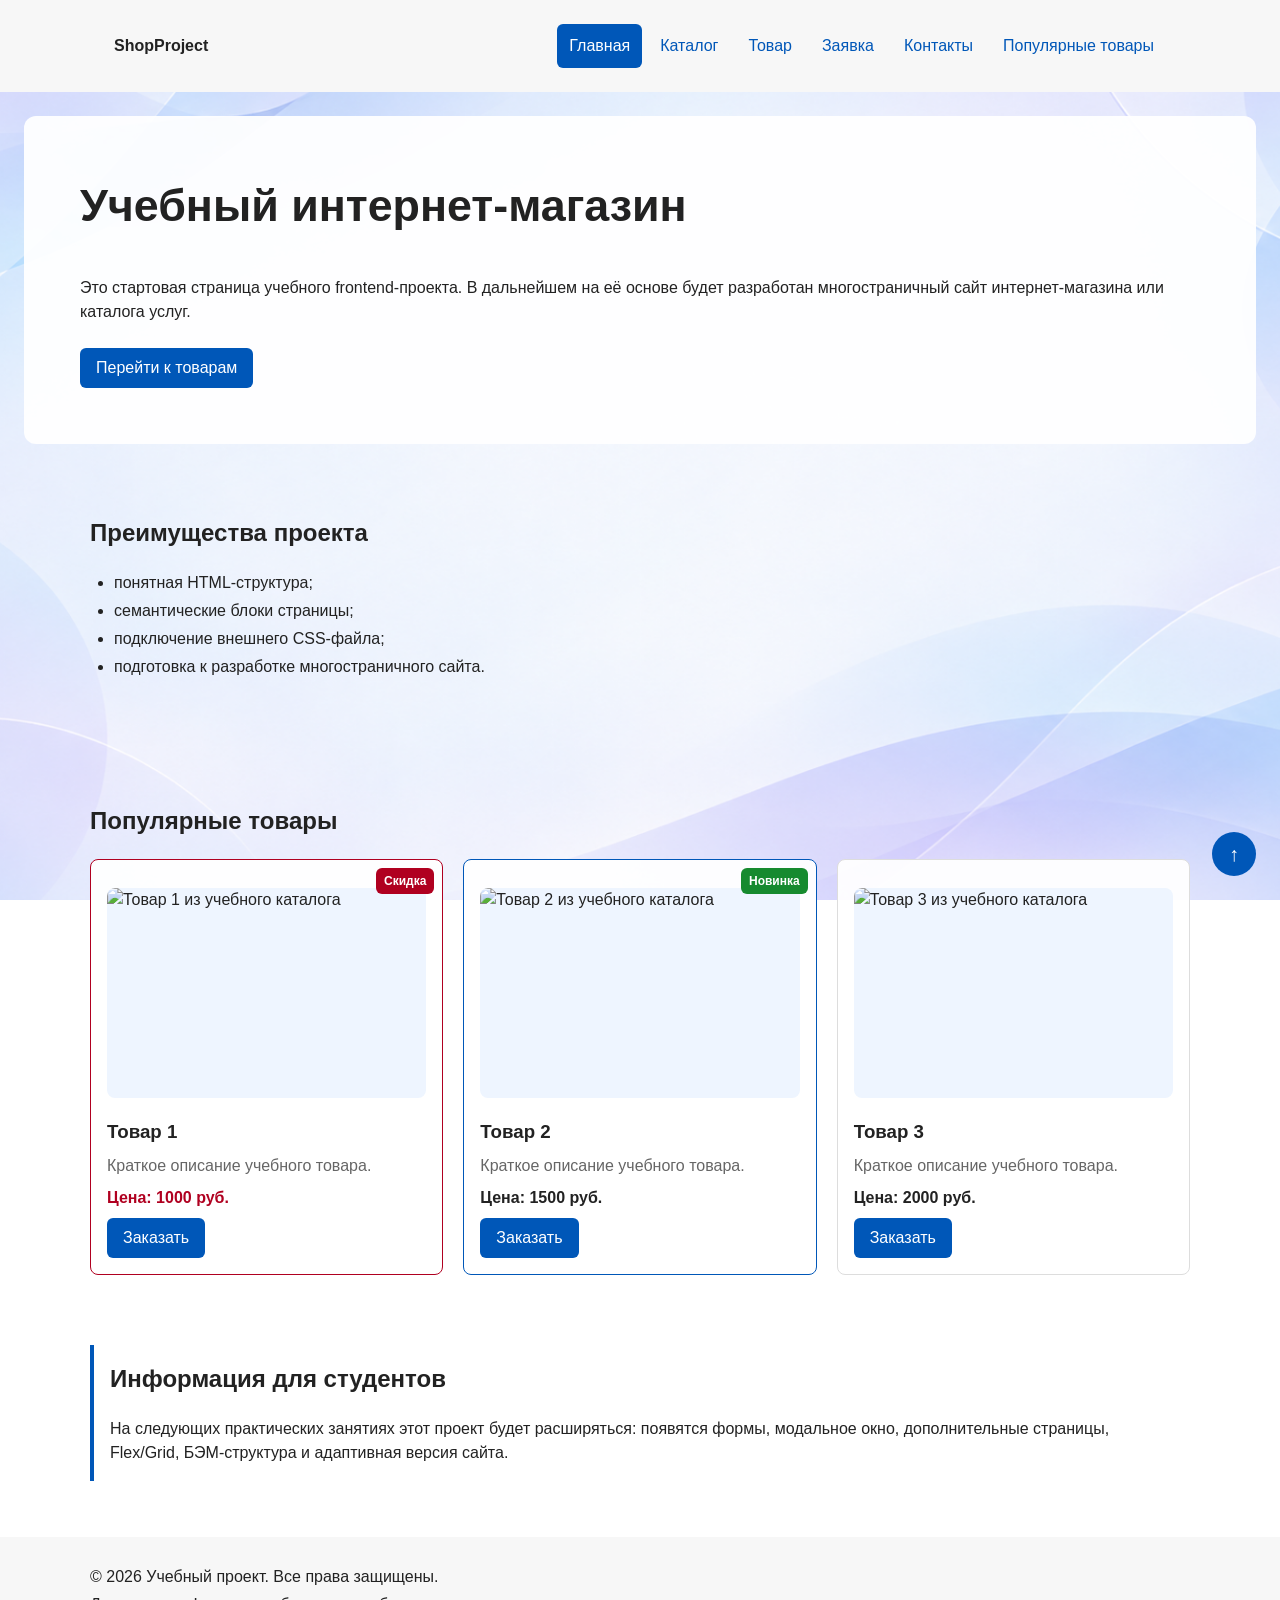
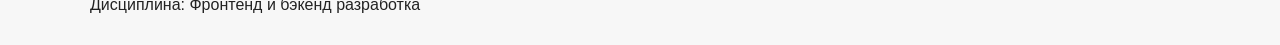
==== commit c7accce8: "Обновление КР 3" ====
--- a/index.html
+++ b/index.html
@@ -1,79 +1,187 @@
+
 <!DOCTYPE html>
 <html lang="ru">
 <head>
   <meta charset="UTF-8">
   <meta name="viewport" content="width=device-width, initial-scale=1.0">
-  <title>Учебный интернет-магазин</title>
+  <meta name="description" content="Учебный интернет-магазин: популярные товары, преимущества и форма заявки.">
+  <title>Главная – Учебный интернет-магазин</title>
   <link rel="stylesheet" href="css/style.css">
+  <script src="js/main.js" defer></script>
   <link rel="stylesheet" href="css/responsive.css">
 </head>
 <body>
   <a class="skip-link" href="#main">Перейти к основному содержимому</a>
 
   <header class="site-header">
-    <div class="container">
-      <a class="site-logo" href="index.html">ShopProject</a>
+    <div class="site-header__inner">
+      <a class="site-header__logo" href="index.html">ShopProject</a>
+
       <nav class="site-nav" aria-label="Основная навигация">
         <ul class="site-nav__list">
-          <li><a href="index.html">Главная</a></li>
-          <li><a href="catalog.html">Каталог</a></li>
-          <li><a href="order.html">Заявка</a></li>
-          <li><a href="contacts.html">Контакты</a></li>
+          <li class="site-nav__item"><a class="site-nav__link site-nav__link--active" href="index.html" aria-current="page">Главная</a></li>
+          <li class="site-nav__item"><a class="site-nav__link" href="catalog.html">Каталог</a></li>
+          <li class="site-nav__item"><a class="site-nav__link" href="product.html">Товар</a></li>
+          <li class="site-nav__item"><a class="site-nav__link" href="order.html">Заявка</a></li>
+          <li class="site-nav__item"><a class="site-nav__link" href="contacts.html">Контакты</a></li>
+          <li class="site-nav__item"><a class="site-nav__link" href="index.html#popular">Популярные товары</a></li>
         </ul>
       </nav>
     </div>
   </header>
 
-  <main id="main" class="main">
-    <section class="hero section">
-      <div class="hero__content">
-        <h1 class="hero__title">Учебный интернет-магазин</h1>
-        <p>Это стартовая страница учебного проекта. Здесь вы можете найти нужные товары.</p>
-        <a href="catalog.html" class="button">Перейти в каталог</a>
+  <main class="main" id="main" tabindex="-1">
+
+    <section class="hero">
+      <h1 class="hero__title">Учебный интернет-магазин</h1>
+      <p class="hero__text">
+        Это стартовая страница учебного frontend-проекта.
+        В дальнейшем на её основе будет разработан многостраничный сайт
+        интернет-магазина или каталога услуг.
+      </p>
+      <a class="button button--primary" href="#popular">Перейти к товарам</a>
+    </section>
+
+    <section class="section" id="advantages">
+      <h2 class="section__title">Преимущества проекта</h2>
+
+      <ul class="advantages-list">
+        <li class="advantages-list__item">понятная HTML-структура;</li>
+        <li class="advantages-list__item">семантические блоки страницы;</li>
+        <li class="advantages-list__item">подключение внешнего CSS-файла;</li>
+        <li class="advantages-list__item">подготовка к разработке многостраничного сайта.</li>
+      </ul>
+    </section>
+
+    <section class="section" id="popular">
+      <h2 class="section__title">Популярные товары</h2>
+
+      <div class="products-grid">
+        <article class="product-card product-card--discount">
+          <span class="product-card__badge">Скидка</span>
+          <picture class="product-card__picture">
+            <source type="image/webp" srcset="images/product-1-480.webp 480w, images/product-1-960.webp 960w" sizes="(max-width: 767px) 100vw, (max-width: 1199px) 50vw, 33vw">
+            <img class="product-card__image" src="images/product-1.svg" alt="Товар 1 из учебного каталога" width="640" height="420" loading="lazy">
+          </picture>
+          <h3 class="product-card__title">Товар 1</h3>
+          <p class="product-card__description">Краткое описание учебного товара.</p>
+          <p class="product-card__price">Цена: 1000 руб.</p>
+          <button class="button button--primary product-card__button" type="button" data-product="Товар 1">
+            Заказать
+          </button>
+        </article>
+
+        <article class="product-card product-card--featured">
+          <span class="product-card__badge product-card__badge--new">Новинка</span>
+          <picture class="product-card__picture">
+            <source type="image/webp" srcset="images/product-2-480.webp 480w, images/product-2-960.webp 960w" sizes="(max-width: 767px) 100vw, (max-width: 1199px) 50vw, 33vw">
+            <img class="product-card__image" src="images/product-2.svg" alt="Товар 2 из учебного каталога" width="640" height="420" loading="lazy">
+          </picture>
+          <h3 class="product-card__title">Товар 2</h3>
+          <p class="product-card__description">Краткое описание учебного товара.</p>
+          <p class="product-card__price">Цена: 1500 руб.</p>
+          <button class="button button--primary product-card__button" type="button" data-product="Товар 2">
+            Заказать
+          </button>
+        </article>
+
+        <article class="product-card">
+          <picture class="product-card__picture">
+            <source type="image/webp" srcset="images/product-3-480.webp 480w, images/product-3-960.webp 960w" sizes="(max-width: 767px) 100vw, (max-width: 1199px) 50vw, 33vw">
+            <img class="product-card__image" src="images/product-3.svg" alt="Товар 3 из учебного каталога" width="640" height="420" loading="lazy">
+          </picture>
+          <h3 class="product-card__title">Товар 3</h3>
+          <p class="product-card__description">Краткое описание учебного товара.</p>
+          <p class="product-card__price">Цена: 2000 руб.</p>
+          <button class="button button--primary product-card__button" type="button" data-product="Товар 3">
+            Заказать
+          </button>
+        </article>
       </div>
     </section>
 
-    <section class="section">
-      <h2>Популярные товары</h2>
-      <div class="products-grid">
-        <!-- Карточка 1 -->
-        <article class="product-card">
-          <img src="images/product-1.jpg" alt="Товар 1" class="product-card__image">
-          <div class="product-card__content">
-            <h3 class="product-card__title">Товар 1</h3>
-            <p class="product-card__description">Краткое описание учебного товара, которое может быть длинным.</p>
-            <p class="product-card__price">1000 руб.</p>
-            <a href="product.html" class="button product-card__button">Подробнее</a>
-          </div>
-        </article>
-        <!-- Карточка 2 -->
-        <article class="product-card">
-          <img src="images/product-2.jpg" alt="Товар 2" class="product-card__image">
-          <div class="product-card__content">
-            <h3 class="product-card__title">Товар 2</h3>
-            <p class="product-card__description">Краткое описание учебного товара.</p>
-            <p class="product-card__price">1500 руб.</p>
-            <a href="product.html" class="button product-card__button">Подробнее</a>
-          </div>
-        </article>
-        <!-- Карточка 3 -->
-        <article class="product-card">
-          <img src="images/product-3.jpg" alt="Товар 3" class="product-card__image">
-          <div class="product-card__content">
-            <h3 class="product-card__title">Товар 3</h3>
-            <p class="product-card__description">Краткое описание учебного товара.</p>
-            <p class="product-card__price">2000 руб.</p>
-            <a href="product.html" class="button product-card__button">Подробнее</a>
-          </div>
-        </article>
-      </div>
-    </section>
+    <aside class="aside-info">
+      <h2 class="aside-info__title">Информация для студентов</h2>
+      <p class="aside-info__text">
+        На следующих практических занятиях этот проект будет расширяться:
+        появятся формы, модальное окно, дополнительные страницы, Flex/Grid,
+        БЭМ-структура и адаптивная версия сайта.
+      </p>
+    </aside>
+
   </main>
 
-  <footer class="footer">
-    <div class="container">
-      <p>&copy; 2026 Учебный проект. Все права защищены.</p>
-    </div>
+  <dialog class="order-dialog" id="order-dialog" aria-labelledby="order-dialog-title">
+    <h2 class="order-dialog__title" id="order-dialog-title">Оформление заявки</h2>
+
+    <form class="order-form" id="order-form" action="#" method="post" novalidate>
+      <input id="selected-product" name="selected-product" type="hidden">
+
+      <div class="order-form__field">
+        <label class="order-form__label" for="order-name">Имя</label>
+        <input class="order-form__input" id="order-name" name="name" type="text"
+               placeholder="Введите ваше имя" minlength="2" autocomplete="given-name" required>
+      </div>
+
+      <div class="order-form__field">
+        <label class="order-form__label" for="order-email">E-mail</label>
+        <input class="order-form__input" id="order-email" name="email" type="email"
+               placeholder="example@mail.ru" autocomplete="email" required>
+      </div>
+
+      <div class="order-form__field">
+        <label class="order-form__label" for="order-phone">Телефон</label>
+        <input class="order-form__input" id="order-phone" name="phone" type="tel"
+               inputmode="tel" placeholder="+7 (900) 000-00-00"
+               pattern="^\+7 \(\d{3}\) \d{3}-\d{2}-\d{2}$" required>
+        <small class="order-form__hint">Формат: +7 (900) 000-00-00</small>
+      </div>
+
+      <div class="order-form__field">
+        <label class="order-form__label" for="order-date">Дата связи</label>
+        <input class="order-form__input" id="order-date" name="date" type="date">
+      </div>
+
+      <div class="order-form__field">
+        <label class="order-form__label" for="order-topic">Тема заявки</label>
+        <select class="order-form__select" id="order-topic" name="topic" required>
+          <option value="">Выберите тему</option>
+          <option value="product">Заказ товара</option>
+          <option value="consultation">Консультация</option>
+          <option value="delivery">Доставка</option>
+        </select>
+      </div>
+
+      <div class="order-form__field">
+        <label class="order-form__label" for="order-comment">Комментарий</label>
+        <textarea class="order-form__textarea" id="order-comment" name="comment"
+                  rows="4" placeholder="Укажите дополнительную информацию"></textarea>
+      </div>
+
+      <div class="order-form__field order-form__field--checkbox">
+        <label class="order-form__label order-form__label--checkbox">
+          <input id="order-agreement" name="agreement" type="checkbox" required>
+          Я согласен на обработку данных
+        </label>
+      </div>
+
+      <div class="order-form__actions">
+        <button class="button button--secondary" type="button" id="close-order-dialog">Закрыть</button>
+        <button class="button button--primary" type="submit">Отправить заявку</button>
+      </div>
+    </form>
+  </dialog>
+
+  <p class="success-message" id="success-message" hidden>
+    Форма успешно отправлена!
+  </p>
+
+  <a class="scroll-top" href="#" aria-label="Наверх">↑</a>
+
+  <footer class="site-footer" id="contacts">
+    <p class="site-footer__text">&copy; 2026 Учебный проект. Все права защищены.</p>
+    <p class="site-footer__text">Дисциплина: Фронтенд и бэкенд разработка</p>
   </footer>
+
 </body>
-</html>+</html>
--- a/css/style.css
+++ b/css/style.css
@@ -1,3 +1,4 @@
+
 /* ===================================
    1. Переменные проекта
    =================================== */
@@ -461,6 +462,7 @@
   border-left: 4px solid var(--color-success);
   background-color: var(--color-success-bg);
 }
+
 /* ===================================
    10. Позиционирование
    =================================== */
@@ -567,163 +569,3 @@
 .product-page .product-card {
   max-width: 640px;
 }
-
-/* ==========================================
-   ИСПРАВЛЕНИЕ ДИЗАЙНА SHOPPROJECT
-   ========================================== */
-
-/* Фоновое изображение сайта */
-body {
-  min-height: 100vh;
-  min-height: 100dvh;
-
-  display: flex;
-  flex-direction: column;
-
-  background-color: #f1f5ff;
-  background-image:
-    linear-gradient(
-      rgba(255, 255, 255, 0.24),
-      rgba(255, 255, 255, 0.24)
-    ),
-    url("../images/site-background.png");
-
-  background-position: center;
-  background-size: cover;
-  background-repeat: no-repeat;
-  background-attachment: fixed;
-}
-
-/* Основная часть страницы */
-.main {
-  flex: 1 0 auto;
-  min-width: 0;
-}
-
-/* Ровная сетка товаров */
-.products-grid {
-  align-items: stretch;
-}
-
-/* Одинаковая высота карточек */
-.product-card {
-  min-width: 0;
-  height: 100%;
-  gap: 0;
-}
-
-/* Одинаковые размеры изображений */
-.product-card__image {
-  display: block;
-
-  width: 100%;
-  height: 180px;
-
-  object-fit: contain;
-  object-position: center;
-
-  background-color: #f7f9fc;
-  border-radius: 8px;
-}
-
-/* Содержимое карточек */
-.product-card__content {
-  display: flex;
-  flex: 1 1 auto;
-  flex-direction: column;
-
-  gap: 8px;
-  min-width: 0;
-  padding-top: 12px;
-}
-
-/* Названия товаров */
-.product-card__title {
-  margin: 0;
-  line-height: 1.35;
-}
-
-/* Описания товаров */
-.product-card__description {
-  margin: 0;
-  flex: 1 1 auto;
-}
-
-/* Цены товаров */
-.product-card__price {
-  margin: 0;
-  font-weight: 700;
-}
-
-/* Кнопки "Подробнее" */
-.product-card__button {
-  align-self: flex-start;
-  margin-top: 0;
-}
-
-/* ==========================================
-   НИЖНЯЯ ПЛАШКА
-   ========================================== */
-
-.footer,
-.site-footer {
-  flex-shrink: 0;
-
-  width: 100%;
-  margin-top: auto;
-  padding: 22px 16px;
-
-  background: #ffffff;
-
-  border-top: 1px solid #dbe3ef;
-
-  box-shadow:
-    0 -3px 18px rgba(34, 62, 112, 0.06);
-}
-
-/* Контейнер подвала */
-.footer > .container,
-.site-footer > .container {
-  width: min(100%, 1100px);
-  max-width: 1100px;
-  min-height: 56px;
-
-  margin: 0 auto;
-  padding: 0;
-
-  display: flex;
-  align-items: center;
-  justify-content: center;
-
-  text-align: center;
-}
-
-/* Надпись внизу страницы */
-.footer p,
-.site-footer p {
-  width: 100%;
-  margin: 0;
-
-  text-align: center;
-  color: #29364b;
-  line-height: 1.5;
-}
-
-/* ==========================================
-   АДАПТАЦИЯ ДЛЯ ТЕЛЕФОНОВ
-   ========================================== */
-
-@media (max-width: 639px) {
-  body {
-    background-attachment: scroll;
-  }
-
-  .product-card__image {
-    height: 200px;
-  }
-
-  .footer,
-  .site-footer {
-    padding: 18px 12px;
-  }
-}
--- a/css/responsive.css
+++ b/css/responsive.css
@@ -1,7 +1,9 @@
-/* =========================================
-   Базовые настройки (Mobile First)
-   ========================================= */
-*::before, *::after {
+
+/* КР №3: дополнения к исходному style.css. Mobile First. */
+
+*,
+*::before,
+*::after {
   box-sizing: border-box;
 }
 
@@ -9,239 +11,392 @@
   scroll-behavior: smooth;
 }
 
-img, video {
+img,
+video {
   max-width: 100%;
   height: auto;
 }
 
 body {
-  overflow-x: hidden; /* Убираем горизонтальный скролл */
-}
-
-/* =========================================
-   Контейнеры и секции
-   ========================================= */
-.container, .main, .section {
-  width: min(100% - 32px, 1200px);
-  margin-inline: auto;
+  overflow-wrap: anywhere;
+}
+
+.main,
+.site-header__inner,
+.site-footer {
+  min-width: 0;
 }
 
 .section {
-  padding-block: clamp(24px, 5vw, 64px);
-}
-
-/* =========================================
-   Навигация (Шапка)
-   ========================================= */
+  padding-block: clamp(16px, 3vw, 40px);
+}
+
+.site-header__inner {
+  display: flex;
+  flex-direction: column;
+  gap: 12px;
+  align-items: stretch;
+}
+
 .site-nav__list {
   display: flex;
   flex-direction: column;
-  gap: 8px;
+  flex-wrap: wrap;
+  gap: 4px;
   padding: 0;
   margin: 0;
   list-style: none;
 }
 
-.site-nav__list a {
+.site-nav__link {
   display: block;
-  padding: 12px 16px;
-}
-
-@media (min-width: 768px) {
-  .site-nav__list {
-    flex-direction: row;
-    flex-wrap: wrap;
-    align-items: center;
-  }
-  
-  .site-header {
-    position: sticky;
-    top: 0;
-    z-index: 100;
-    background-color: #ffffff; /* Подставь свой цвет фона шапки */
-  }
-}
-
-/* =========================================
-   Hero-блок
-   ========================================= */
+  padding: 10px 12px;
+}
+
 .hero {
-  display: grid;
-  gap: 24px;
-  align-items: center;
+  max-width: 100%;
+  padding: clamp(20px, 5vw, 56px);
 }
 
 .hero__title {
-  font-size: clamp(28px, 7vw, 56px);
-  line-height: 1.1;
-}
-
-.hero__image {
-  width: 100%;
-  max-width: 520px;
-  margin-inline: auto;
-}
-
-@media (min-width: 900px) {
-  .hero {
-    grid-template-columns: minmax(0, 1fr) minmax(320px, 520px);
-  }
-}
-
-/* =========================================
-   Сетка карточек
-   ========================================= */
+  font-size: clamp(1.6rem, 5vw, 2.8rem);
+}
+
 .products-grid {
   display: grid;
-  grid-template-columns: 1fr;
-  gap: 16px;
+  grid-template-columns: minmax(0, 1fr);
+  gap: 20px;
 }
 
 .product-card {
   min-width: 0;
-}
-
-.product-card__title, .product-card__description {
-  overflow-wrap: anywhere;
+  display: flex;
+  flex-direction: column;
+  align-items: stretch;
+}
+
+.product-card__picture {
+  display: block;
+  margin: 12px 0;
+  overflow: hidden;
+  border-radius: 8px;
+  background: #eef5ff;
 }
 
 .product-card__image {
   display: block;
   width: 100%;
-  aspect-ratio: 4 / 3;
+  height: auto;
+  aspect-ratio: 32 / 21;
   object-fit: cover;
-  border-radius: 8px;
-}
-
-@media (min-width: 640px) {
+}
+
+.product-card__button {
+  margin-top: auto;
+  align-self: flex-start;
+}
+
+.catalog-layout {
+  display: grid;
+  grid-template-columns: minmax(0, 1fr);
+  gap: 24px;
+}
+
+.catalog-filters,
+.catalog-products {
+  min-width: 0;
+}
+
+.order-form,
+.contact-form {
+  display: grid;
+  grid-template-columns: minmax(0, 1fr);
+  gap: 16px;
+}
+
+.order-form__field,
+.contact-form > div {
+  min-width: 0;
+}
+
+.order-form__input,
+.order-form__select,
+.order-form__textarea,
+.filters-form__input,
+.contact-form input,
+.contact-form textarea {
+  max-width: 100%;
+  width: 100%;
+  min-height: 44px;
+  font: inherit;
+}
+
+.order-form__input[type="checkbox"],
+.filters-form__input[type="checkbox"],
+.filters-form__input[type="radio"] {
+  width: auto;
+  min-height: auto;
+}
+
+.contact-form label {
+  display: block;
+  margin-bottom: 6px;
+  font-weight: 600;
+}
+
+.order-form__actions {
+  display: flex;
+  flex-wrap: wrap;
+  gap: 12px;
+}
+
+.table-wrapper {
+  max-width: 100%;
+  overflow-x: auto;
+  -webkit-overflow-scrolling: touch;
+}
+
+.product-table {
+  width: 100%;
+  border-collapse: collapse;
+}
+
+.product-table th,
+.product-table td {
+  overflow-wrap: break-word;
+}
+
+.order-dialog {
+  box-sizing: border-box;
+  max-width: min(94vw, 620px);
+  max-height: 90dvh;
+  overflow: auto;
+  margin: auto;
+}
+
+/* Доступность */
+
+.skip-link {
+  position: fixed;
+  top: -100px;
+  left: 12px;
+  z-index: 9999;
+  background: #111;
+  color: white;
+  padding: 12px;
+  border-radius: 6px;
+}
+
+.skip-link:focus,
+.skip-link:focus-visible {
+  top: 12px;
+  color: white;
+}
+
+:focus-visible {
+  outline: 3px solid #0057b8;
+  outline-offset: 3px;
+}
+
+button,
+a,
+input,
+select,
+textarea {
+  touch-action: manipulation;
+}
+
+/* Мобильные устройства */
+
+@media (max-width: 767px) {
+  .product-table thead {
+    display: none;
+  }
+
+  .product-table,
+  .product-table tbody,
+  .product-table tr,
+  .product-table td {
+    display: block;
+    width: 100%;
+  }
+
+  .product-table tr {
+    border: 1px solid #ccc;
+    border-radius: 8px;
+    padding: 8px;
+    margin-bottom: 10px;
+  }
+
+  .product-table td {
+    display: flex;
+    justify-content: space-between;
+    gap: 16px;
+    border: 0;
+    padding: 8px;
+  }
+
+  .product-table td::before {
+    font-weight: 700;
+    flex: 0 0 42%;
+  }
+
+  .product-table td:first-child::before {
+    content: "Параметр";
+  }
+
+  .product-table td:nth-child(2)::before {
+    content: "Значение";
+  }
+
+  .order-form__actions .button {
+    max-width: 100%;
+  }
+}
+
+/* Планшеты */
+
+@media (min-width: 768px) {
+  .site-header__inner {
+    flex-direction: row;
+    align-items: center;
+    justify-content: space-between;
+    flex-wrap: wrap;
+  }
+
+  .site-nav__list {
+    flex-direction: row;
+    align-items: center;
+    gap: 6px;
+  }
+
   .products-grid {
     grid-template-columns: repeat(2, minmax(0, 1fr));
   }
-}
+
+  .order-form,
+  .contact-form {
+    grid-template-columns: repeat(2, minmax(0, 1fr));
+  }
+
+  .order-form__field--wide,
+  .contact-form__wide,
+  .contact-form > button {
+    grid-column: 1 / -1;
+  }
+}
+
+/* Компьютеры */
 
 @media (min-width: 1024px) {
   .products-grid {
     grid-template-columns: repeat(3, minmax(0, 1fr));
   }
-}
-
-@media (min-width: 1280px) {
-  .products-grid {
-    grid-template-columns: repeat(4, minmax(0, 1fr));
-  }
-}
-
-/* =========================================
-   Каталог и фильтры
-   ========================================= */
-.catalog-layout {
-  display: grid;
-  gap: 24px;
-}
-
-.catalog-filters {
-  order: -1;
-}
-
-@media (min-width: 1024px) {
+
   .catalog-layout {
-    grid-template-columns: 280px minmax(0, 1fr);
-    align-items: start;
-  }
-  .catalog-filters {
-    position: sticky;
-    top: 88px;
-    order: initial;
-  }
-}
-
-/* =========================================
-   Формы (order.html)
-   ========================================= */
-.order-form {
-  display: grid;
-  gap: 16px;
-}
-
-.order-form__group {
-  display: grid;
-  gap: 8px;
-}
-
-.order-form input, 
-.order-form textarea, 
-.order-form select {
+    grid-template-columns: minmax(210px, 260px) minmax(0, 1fr);
+  }
+
+  .catalog-layout .products-grid {
+    grid-template-columns: repeat(2, minmax(0, 1fr));
+  }
+}
+
+@media (min-width: 1200px) {
+  .catalog-layout .products-grid {
+    grid-template-columns: repeat(3, minmax(0, 1fr));
+  }
+}
+
+/* Уменьшение анимаций для доступности */
+
+@media (prefers-reduced-motion: reduce) {
+  html {
+    scroll-behavior: auto;
+  }
+
+  *,
+  *::before,
+  *::after {
+    animation-duration: .01ms !important;
+    transition-duration: .01ms !important;
+  }
+}
+
+/* Фоновое изображение сайта */
+
+body {
+  background-image: url("../images/site-background.png");
+  background-size: cover;
+  background-position: center;
+  background-repeat: no-repeat;
+  background-attachment: fixed;
+}
+
+/* Читаемость блоков поверх фоновой картинки */
+
+.hero,
+.product-card,
+.catalog-filters,
+.aside-info {
+  background-color: rgba(255, 255, 255, 0.94);
+}
+
+/* Изображения товаров JPG */
+
+.product-card__image {
+  display: block;
   width: 100%;
-  min-height: 44px;
-  padding: 10px 12px;
-  font: inherit;
-}
-
-.order-form textarea {
-  min-height: 120px;
-  resize: vertical;
-}
-
-@media (min-width: 768px) {
-  .order-form {
-    grid-template-columns: repeat(2, minmax(0, 1fr));
-  }
-  .order-form__group--wide {
-    grid-column: 1 / -1;
-  }
-}
-
-/* =========================================
-   Таблицы (product.html)
-   ========================================= */
-.table-wrapper {
-  overflow-x: auto;
-  -webkit-overflow-scrolling: touch;
-  margin-bottom: 16px;
-}
-
-.product-table {
-  width: 100%;
-  min-width: 640px;
-  border-collapse: collapse;
-}
-
-/* =========================================
-   Доступность (A11y)
-   ========================================= */
-.skip-link {
-  position: absolute;
-  left: 16px;
-  top: -100px;
-  z-index: 1000;
-  padding: 8px 12px;
-  color: #ffffff;
-  background-color: #111111;
-  border-radius: 6px;
-  text-decoration: none;
-}
-
-.skip-link:focus, 
-.skip-link:focus-visible {
-  top: 16px;
-}
-
-:focus-visible {
-  outline: 3px solid #0057b8;
-  outline-offset: 3px;
-}
-
-/* Выравнивание изображений товаров */
-
-.product-card__image {
-  height: 180px;
-  aspect-ratio: auto;
-  object-fit: contain;
-}
-
-/* Телефоны */
-@media (max-width: 639px) {
-  .product-card__image {
-    height: 200px;
-  }
-}
+  height: auto;
+  aspect-ratio: 640 / 420;
+  object-fit: cover;
+  border-radius: 8px;
+}
+
+/* Расположение фильтров над товарами */
+
+@media (max-width: 1023px) {
+  .catalog-layout {
+    grid-template-columns: minmax(0, 1fr);
+    grid-template-areas:
+      "filters"
+      "products";
+  }
+}
+
+/* Фон на телефонах */
+
+@media (max-width: 767px) {
+  body {
+    background-attachment: scroll;
+  }
+}
+
+/* Маленькие мобильные экраны */
+
+@media (max-width: 480px) {
+  .main {
+    padding: 16px;
+  }
+
+  .site-header__inner {
+    padding: 12px 16px;
+  }
+
+  .order-dialog {
+    padding: 16px;
+  }
+
+  .order-form__actions {
+    flex-direction: column;
+  }
+
+  .order-form__actions .button {
+    width: 100%;
+  }
+
+  .scroll-top {
+    right: 12px;
+    bottom: 12px;
+  }
+}
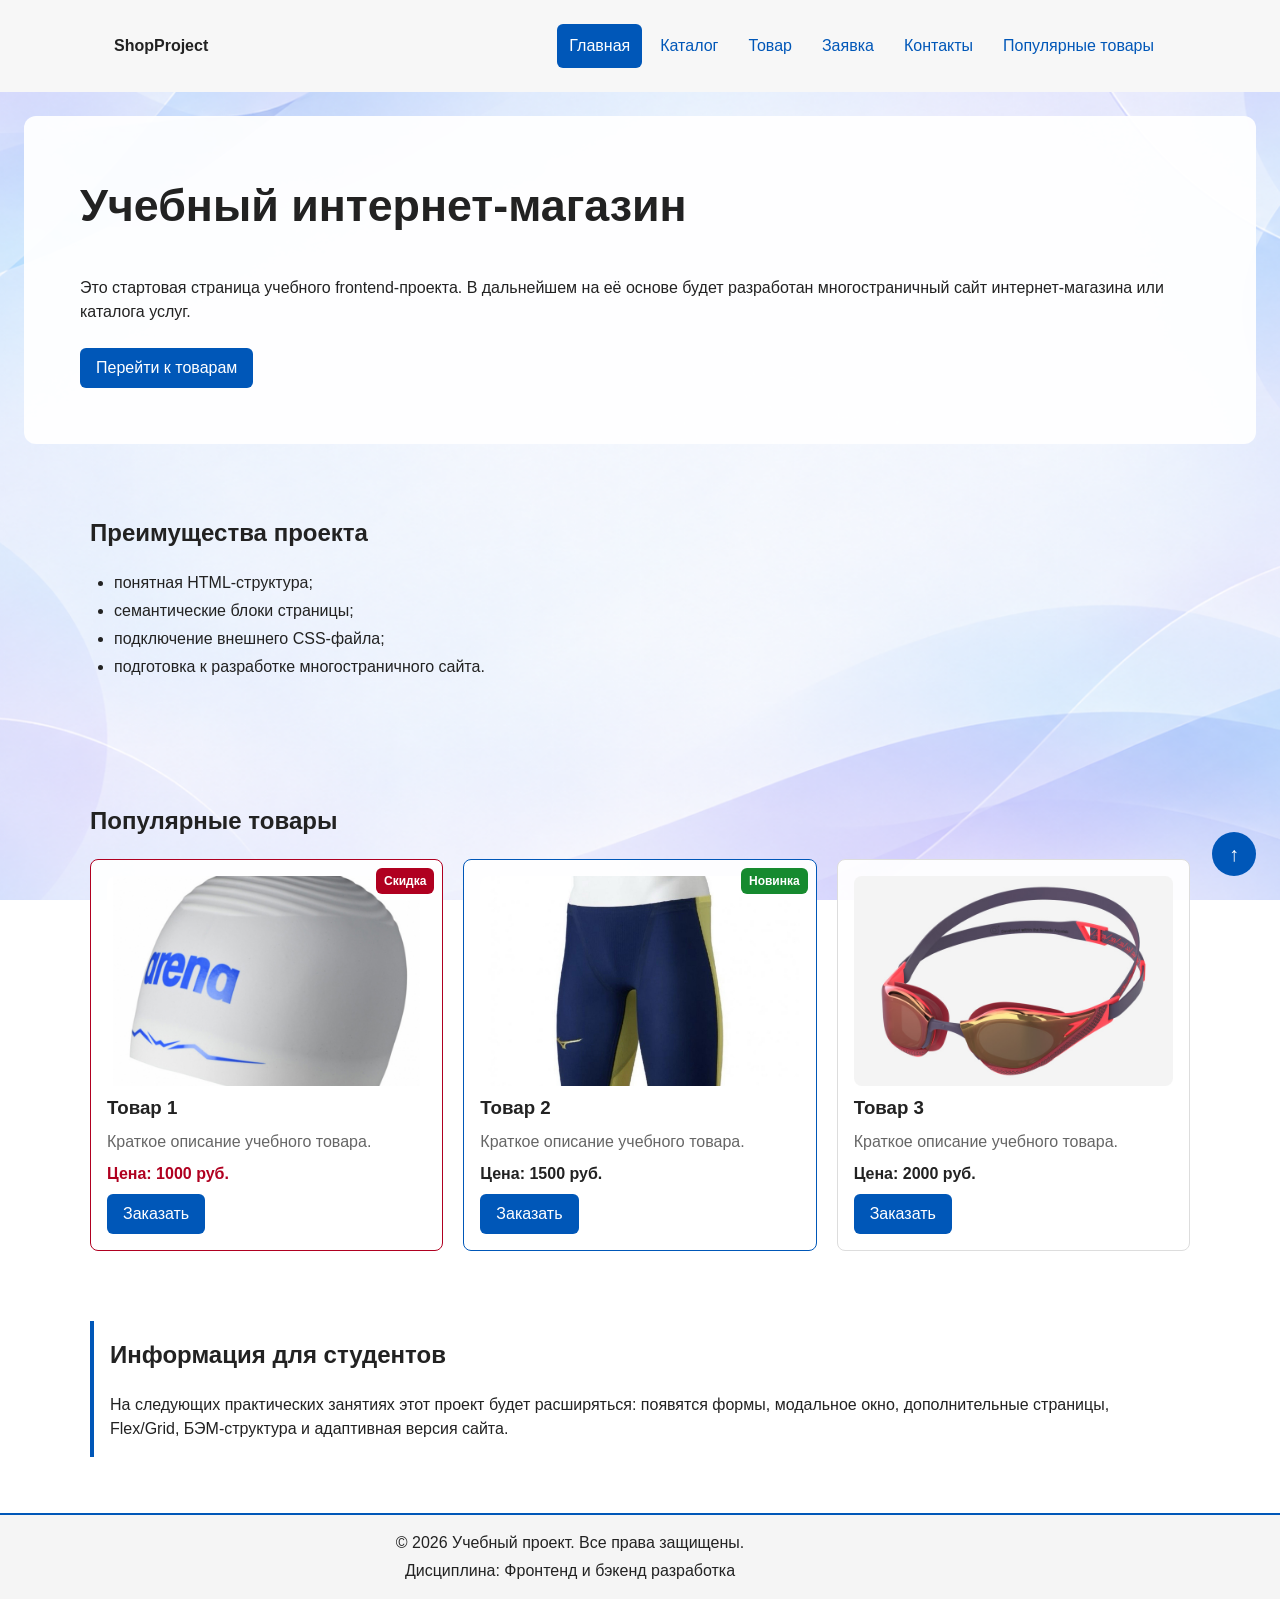
==== commit dbedf6da: "Fix product images on homepage" ====
--- a/index.html
+++ b/index.html
@@ -1,186 +1,554 @@
 
 <!DOCTYPE html>
 <html lang="ru">
+
 <head>
   <meta charset="UTF-8">
+
   <meta name="viewport" content="width=device-width, initial-scale=1.0">
-  <meta name="description" content="Учебный интернет-магазин: популярные товары, преимущества и форма заявки.">
+
+  <meta
+    name="description"
+    content="Учебный интернет-магазин: популярные товары, преимущества и форма заявки."
+  >
+
   <title>Главная – Учебный интернет-магазин</title>
+
+  <!-- Основные стили -->
   <link rel="stylesheet" href="css/style.css">
+
+  <!-- Адаптивные стили -->
+  <link rel="stylesheet" href="css/responsive.css">
+
+  <!-- JavaScript -->
   <script src="js/main.js" defer></script>
-  <link rel="stylesheet" href="css/responsive.css">
 </head>
+
 <body>
-  <a class="skip-link" href="#main">Перейти к основному содержимому</a>
+
+  <!-- Ссылка для доступности -->
+  <a class="skip-link" href="#main">
+    Перейти к основному содержимому
+  </a>
+
+  <!-- =====================================
+       ШАПКА САЙТА
+       ===================================== -->
 
   <header class="site-header">
+
     <div class="site-header__inner">
-      <a class="site-header__logo" href="index.html">ShopProject</a>
+
+      <a class="site-header__logo" href="index.html">
+        ShopProject
+      </a>
 
       <nav class="site-nav" aria-label="Основная навигация">
+
         <ul class="site-nav__list">
-          <li class="site-nav__item"><a class="site-nav__link site-nav__link--active" href="index.html" aria-current="page">Главная</a></li>
-          <li class="site-nav__item"><a class="site-nav__link" href="catalog.html">Каталог</a></li>
-          <li class="site-nav__item"><a class="site-nav__link" href="product.html">Товар</a></li>
-          <li class="site-nav__item"><a class="site-nav__link" href="order.html">Заявка</a></li>
-          <li class="site-nav__item"><a class="site-nav__link" href="contacts.html">Контакты</a></li>
-          <li class="site-nav__item"><a class="site-nav__link" href="index.html#popular">Популярные товары</a></li>
+
+          <li class="site-nav__item">
+            <a
+              class="site-nav__link site-nav__link--active"
+              href="index.html"
+              aria-current="page"
+            >
+              Главная
+            </a>
+          </li>
+
+          <li class="site-nav__item">
+            <a class="site-nav__link" href="catalog.html">
+              Каталог
+            </a>
+          </li>
+
+          <li class="site-nav__item">
+            <a class="site-nav__link" href="product.html">
+              Товар
+            </a>
+          </li>
+
+          <li class="site-nav__item">
+            <a class="site-nav__link" href="order.html">
+              Заявка
+            </a>
+          </li>
+
+          <li class="site-nav__item">
+            <a class="site-nav__link" href="contacts.html">
+              Контакты
+            </a>
+          </li>
+
+          <li class="site-nav__item">
+            <a class="site-nav__link" href="#popular">
+              Популярные товары
+            </a>
+          </li>
+
         </ul>
+
       </nav>
+
     </div>
+
   </header>
 
+  <!-- =====================================
+       ОСНОВНОЕ СОДЕРЖИМОЕ
+       ===================================== -->
+
   <main class="main" id="main" tabindex="-1">
 
+    <!-- Главный блок -->
+
     <section class="hero">
-      <h1 class="hero__title">Учебный интернет-магазин</h1>
+
+      <h1 class="hero__title">
+        Учебный интернет-магазин
+      </h1>
+
       <p class="hero__text">
         Это стартовая страница учебного frontend-проекта.
-        В дальнейшем на её основе будет разработан многостраничный сайт
-        интернет-магазина или каталога услуг.
+        В дальнейшем на её основе будет разработан
+        многостраничный сайт интернет-магазина
+        или каталога услуг.
       </p>
-      <a class="button button--primary" href="#popular">Перейти к товарам</a>
+
+      <a class="button button--primary" href="#popular">
+        Перейти к товарам
+      </a>
+
     </section>
 
+    <!-- =====================================
+         ПРЕИМУЩЕСТВА
+         ===================================== -->
+
     <section class="section" id="advantages">
-      <h2 class="section__title">Преимущества проекта</h2>
+
+      <h2 class="section__title">
+        Преимущества проекта
+      </h2>
 
       <ul class="advantages-list">
-        <li class="advantages-list__item">понятная HTML-структура;</li>
-        <li class="advantages-list__item">семантические блоки страницы;</li>
-        <li class="advantages-list__item">подключение внешнего CSS-файла;</li>
-        <li class="advantages-list__item">подготовка к разработке многостраничного сайта.</li>
+
+        <li class="advantages-list__item">
+          понятная HTML-структура;
+        </li>
+
+        <li class="advantages-list__item">
+          семантические блоки страницы;
+        </li>
+
+        <li class="advantages-list__item">
+          подключение внешнего CSS-файла;
+        </li>
+
+        <li class="advantages-list__item">
+          подготовка к разработке многостраничного сайта.
+        </li>
+
       </ul>
+
     </section>
 
+    <!-- =====================================
+         ПОПУЛЯРНЫЕ ТОВАРЫ
+         ===================================== -->
+
     <section class="section" id="popular">
-      <h2 class="section__title">Популярные товары</h2>
+
+      <h2 class="section__title">
+        Популярные товары
+      </h2>
 
       <div class="products-grid">
+
+        <!-- ТОВАР 1 -->
+
         <article class="product-card product-card--discount">
-          <span class="product-card__badge">Скидка</span>
-          <picture class="product-card__picture">
-            <source type="image/webp" srcset="images/product-1-480.webp 480w, images/product-1-960.webp 960w" sizes="(max-width: 767px) 100vw, (max-width: 1199px) 50vw, 33vw">
-            <img class="product-card__image" src="images/product-1.svg" alt="Товар 1 из учебного каталога" width="640" height="420" loading="lazy">
-          </picture>
-          <h3 class="product-card__title">Товар 1</h3>
-          <p class="product-card__description">Краткое описание учебного товара.</p>
-          <p class="product-card__price">Цена: 1000 руб.</p>
-          <button class="button button--primary product-card__button" type="button" data-product="Товар 1">
+
+          <span class="product-card__badge">
+            Скидка
+          </span>
+
+          <img
+            class="product-card__image"
+            src="./images/product-1.jpg"
+            alt="Товар 1 из учебного каталога"
+            width="640"
+            height="420"
+            loading="lazy"
+            decoding="async"
+          >
+
+          <h3 class="product-card__title">
+            Товар 1
+          </h3>
+
+          <p class="product-card__description">
+            Краткое описание учебного товара.
+          </p>
+
+          <p class="product-card__price">
+            Цена: 1000 руб.
+          </p>
+
+          <button
+            class="button button--primary product-card__button"
+            type="button"
+            data-product="Товар 1"
+          >
             Заказать
           </button>
+
         </article>
 
+        <!-- ТОВАР 2 -->
+
         <article class="product-card product-card--featured">
-          <span class="product-card__badge product-card__badge--new">Новинка</span>
-          <picture class="product-card__picture">
-            <source type="image/webp" srcset="images/product-2-480.webp 480w, images/product-2-960.webp 960w" sizes="(max-width: 767px) 100vw, (max-width: 1199px) 50vw, 33vw">
-            <img class="product-card__image" src="images/product-2.svg" alt="Товар 2 из учебного каталога" width="640" height="420" loading="lazy">
-          </picture>
-          <h3 class="product-card__title">Товар 2</h3>
-          <p class="product-card__description">Краткое описание учебного товара.</p>
-          <p class="product-card__price">Цена: 1500 руб.</p>
-          <button class="button button--primary product-card__button" type="button" data-product="Товар 2">
+
+          <span class="product-card__badge product-card__badge--new">
+            Новинка
+          </span>
+
+          <img
+            class="product-card__image"
+            src="./images/product-2.jpg"
+            alt="Товар 2 из учебного каталога"
+            width="640"
+            height="420"
+            loading="lazy"
+            decoding="async"
+          >
+
+          <h3 class="product-card__title">
+            Товар 2
+          </h3>
+
+          <p class="product-card__description">
+            Краткое описание учебного товара.
+          </p>
+
+          <p class="product-card__price">
+            Цена: 1500 руб.
+          </p>
+
+          <button
+            class="button button--primary product-card__button"
+            type="button"
+            data-product="Товар 2"
+          >
             Заказать
           </button>
+
         </article>
 
+        <!-- ТОВАР 3 -->
+
         <article class="product-card">
-          <picture class="product-card__picture">
-            <source type="image/webp" srcset="images/product-3-480.webp 480w, images/product-3-960.webp 960w" sizes="(max-width: 767px) 100vw, (max-width: 1199px) 50vw, 33vw">
-            <img class="product-card__image" src="images/product-3.svg" alt="Товар 3 из учебного каталога" width="640" height="420" loading="lazy">
-          </picture>
-          <h3 class="product-card__title">Товар 3</h3>
-          <p class="product-card__description">Краткое описание учебного товара.</p>
-          <p class="product-card__price">Цена: 2000 руб.</p>
-          <button class="button button--primary product-card__button" type="button" data-product="Товар 3">
+
+          <img
+            class="product-card__image"
+            src="./images/product-3.jpg"
+            alt="Товар 3 из учебного каталога"
+            width="640"
+            height="420"
+            loading="lazy"
+            decoding="async"
+          >
+
+          <h3 class="product-card__title">
+            Товар 3
+          </h3>
+
+          <p class="product-card__description">
+            Краткое описание учебного товара.
+          </p>
+
+          <p class="product-card__price">
+            Цена: 2000 руб.
+          </p>
+
+          <button
+            class="button button--primary product-card__button"
+            type="button"
+            data-product="Товар 3"
+          >
             Заказать
           </button>
+
         </article>
-      </div>
+
+      </div>
+
     </section>
 
+    <!-- =====================================
+         ИНФОРМАЦИЯ ДЛЯ СТУДЕНТОВ
+         ===================================== -->
+
     <aside class="aside-info">
-      <h2 class="aside-info__title">Информация для студентов</h2>
+
+      <h2 class="aside-info__title">
+        Информация для студентов
+      </h2>
+
       <p class="aside-info__text">
         На следующих практических занятиях этот проект будет расширяться:
-        появятся формы, модальное окно, дополнительные страницы, Flex/Grid,
-        БЭМ-структура и адаптивная версия сайта.
+        появятся формы, модальное окно, дополнительные страницы,
+        Flex/Grid, БЭМ-структура и адаптивная версия сайта.
       </p>
+
     </aside>
 
   </main>
 
-  <dialog class="order-dialog" id="order-dialog" aria-labelledby="order-dialog-title">
-    <h2 class="order-dialog__title" id="order-dialog-title">Оформление заявки</h2>
-
-    <form class="order-form" id="order-form" action="#" method="post" novalidate>
-      <input id="selected-product" name="selected-product" type="hidden">
+  <!-- =====================================
+       МОДАЛЬНОЕ ОКНО ЗАКАЗА
+       ===================================== -->
+
+  <dialog
+    class="order-dialog"
+    id="order-dialog"
+    aria-labelledby="order-dialog-title"
+  >
+
+    <h2 class="order-dialog__title" id="order-dialog-title">
+      Оформление заявки
+    </h2>
+
+    <form
+      class="order-form"
+      id="order-form"
+      action="#"
+      method="post"
+      novalidate
+    >
+
+      <input
+        id="selected-product"
+        name="selected-product"
+        type="hidden"
+      >
+
+      <!-- Имя -->
 
       <div class="order-form__field">
-        <label class="order-form__label" for="order-name">Имя</label>
-        <input class="order-form__input" id="order-name" name="name" type="text"
-               placeholder="Введите ваше имя" minlength="2" autocomplete="given-name" required>
-      </div>
+
+        <label class="order-form__label" for="order-name">
+          Имя
+        </label>
+
+        <input
+          class="order-form__input"
+          id="order-name"
+          name="name"
+          type="text"
+          placeholder="Введите ваше имя"
+          minlength="2"
+          autocomplete="given-name"
+          required
+        >
+
+      </div>
+
+      <!-- Email -->
 
       <div class="order-form__field">
-        <label class="order-form__label" for="order-email">E-mail</label>
-        <input class="order-form__input" id="order-email" name="email" type="email"
-               placeholder="example@mail.ru" autocomplete="email" required>
-      </div>
+
+        <label class="order-form__label" for="order-email">
+          E-mail
+        </label>
+
+        <input
+          class="order-form__input"
+          id="order-email"
+          name="email"
+          type="email"
+          placeholder="example@mail.ru"
+          autocomplete="email"
+          required
+        >
+
+      </div>
+
+      <!-- Телефон -->
 
       <div class="order-form__field">
-        <label class="order-form__label" for="order-phone">Телефон</label>
-        <input class="order-form__input" id="order-phone" name="phone" type="tel"
-               inputmode="tel" placeholder="+7 (900) 000-00-00"
-               pattern="^\+7 \(\d{3}\) \d{3}-\d{2}-\d{2}$" required>
-        <small class="order-form__hint">Формат: +7 (900) 000-00-00</small>
-      </div>
+
+        <label class="order-form__label" for="order-phone">
+          Телефон
+        </label>
+
+        <input
+          class="order-form__input"
+          id="order-phone"
+          name="phone"
+          type="tel"
+          inputmode="tel"
+          placeholder="+7 (900) 000-00-00"
+          pattern="^\+7 \(\d{3}\) \d{3}-\d{2}-\d{2}$"
+          required
+        >
+
+        <small class="order-form__hint">
+          Формат: +7 (900) 000-00-00
+        </small>
+
+      </div>
+
+      <!-- Дата связи -->
 
       <div class="order-form__field">
-        <label class="order-form__label" for="order-date">Дата связи</label>
-        <input class="order-form__input" id="order-date" name="date" type="date">
-      </div>
+
+        <label class="order-form__label" for="order-date">
+          Дата связи
+        </label>
+
+        <input
+          class="order-form__input"
+          id="order-date"
+          name="date"
+          type="date"
+        >
+
+      </div>
+
+      <!-- Тема заявки -->
 
       <div class="order-form__field">
-        <label class="order-form__label" for="order-topic">Тема заявки</label>
-        <select class="order-form__select" id="order-topic" name="topic" required>
-          <option value="">Выберите тему</option>
-          <option value="product">Заказ товара</option>
-          <option value="consultation">Консультация</option>
-          <option value="delivery">Доставка</option>
+
+        <label class="order-form__label" for="order-topic">
+          Тема заявки
+        </label>
+
+        <select
+          class="order-form__select"
+          id="order-topic"
+          name="topic"
+          required
+        >
+
+          <option value="">
+            Выберите тему
+          </option>
+
+          <option value="product">
+            Заказ товара
+          </option>
+
+          <option value="consultation">
+            Консультация
+          </option>
+
+          <option value="delivery">
+            Доставка
+          </option>
+
         </select>
-      </div>
+
+      </div>
+
+      <!-- Комментарий -->
 
       <div class="order-form__field">
-        <label class="order-form__label" for="order-comment">Комментарий</label>
-        <textarea class="order-form__textarea" id="order-comment" name="comment"
-                  rows="4" placeholder="Укажите дополнительную информацию"></textarea>
-      </div>
+
+        <label class="order-form__label" for="order-comment">
+          Комментарий
+        </label>
+
+        <textarea
+          class="order-form__textarea"
+          id="order-comment"
+          name="comment"
+          rows="4"
+          placeholder="Укажите дополнительную информацию"
+        ></textarea>
+
+      </div>
+
+      <!-- Согласие -->
 
       <div class="order-form__field order-form__field--checkbox">
+
         <label class="order-form__label order-form__label--checkbox">
-          <input id="order-agreement" name="agreement" type="checkbox" required>
+
+          <input
+            id="order-agreement"
+            name="agreement"
+            type="checkbox"
+            required
+          >
+
           Я согласен на обработку данных
-        </label>
-      </div>
+
+        </label>
+
+      </div>
+
+      <!-- Кнопки -->
 
       <div class="order-form__actions">
-        <button class="button button--secondary" type="button" id="close-order-dialog">Закрыть</button>
-        <button class="button button--primary" type="submit">Отправить заявку</button>
-      </div>
+
+        <button
+          class="button button--secondary"
+          type="button"
+          id="close-order-dialog"
+        >
+          Закрыть
+        </button>
+
+        <button
+          class="button button--primary"
+          type="submit"
+        >
+          Отправить заявку
+        </button>
+
+      </div>
+
     </form>
+
   </dialog>
 
-  <p class="success-message" id="success-message" hidden>
+  <!-- Сообщение об успешной отправке -->
+
+  <p
+    class="success-message"
+    id="success-message"
+    role="status"
+    hidden
+  >
     Форма успешно отправлена!
   </p>
 
-  <a class="scroll-top" href="#" aria-label="Наверх">↑</a>
-
-  <footer class="site-footer" id="contacts">
-    <p class="site-footer__text">&copy; 2026 Учебный проект. Все права защищены.</p>
-    <p class="site-footer__text">Дисциплина: Фронтенд и бэкенд разработка</p>
+  <!-- Кнопка наверх -->
+
+  <a
+    class="scroll-top"
+    href="#"
+    aria-label="Наверх"
+  >
+    ↑
+  </a>
+
+  <!-- =====================================
+       ФУТЕР
+       ===================================== -->
+
+  <footer class="site-footer">
+
+    <p class="site-footer__text">
+      &copy; 2026 Учебный проект. Все права защищены.
+    </p>
+
+    <p class="site-footer__text">
+      Дисциплина: Фронтенд и бэкенд разработка
+    </p>
+
   </footer>
 
 </body>
--- a/css/responsive.css
+++ b/css/responsive.css
@@ -1,5 +1,10 @@
 
-/* КР №3: дополнения к исходному style.css. Mobile First. */
+/* ==========================================
+   КР №3 — АДАПТИВНАЯ ВЁРСТКА
+   Файл: css/responsive.css
+   ========================================== */
+
+/* ---------- Базовые настройки ---------- */
 
 *,
 *::before,
@@ -8,7 +13,25 @@
 }
 
 html {
+  min-height: 100%;
   scroll-behavior: smooth;
+}
+
+body {
+  min-height: 100vh;
+  min-height: 100dvh;
+  margin: 0;
+
+  display: flex;
+  flex-direction: column;
+
+  overflow-x: clip;
+
+  background-image: url("../images/site-background.png");
+  background-size: cover;
+  background-position: center;
+  background-repeat: no-repeat;
+  background-attachment: fixed;
 }
 
 img,
@@ -17,25 +40,43 @@
   height: auto;
 }
 
-body {
-  overflow-wrap: anywhere;
-}
-
-.main,
-.site-header__inner,
-.site-footer {
+/* ---------- Основное содержимое ---------- */
+
+.main {
+  flex: 1 0 auto;
   min-width: 0;
 }
 
 .section {
   padding-block: clamp(16px, 3vw, 40px);
+}
+
+.hero {
+  max-width: 100%;
+  padding: clamp(20px, 5vw, 56px);
+  background-color: rgba(255, 255, 255, 0.94);
+}
+
+.hero__title {
+  font-size: clamp(1.6rem, 5vw, 2.8rem);
+}
+
+/* ---------- Верхнее меню ---------- */
+
+.site-header {
+  width: 100%;
 }
 
 .site-header__inner {
   display: flex;
   flex-direction: column;
+  align-items: stretch;
   gap: 12px;
-  align-items: stretch;
+  min-width: 0;
+}
+
+.site-nav {
+  min-width: 0;
 }
 
 .site-nav__list {
@@ -43,6 +84,7 @@
   flex-direction: column;
   flex-wrap: wrap;
   gap: 4px;
+
   padding: 0;
   margin: 0;
   list-style: none;
@@ -53,14 +95,7 @@
   padding: 10px 12px;
 }
 
-.hero {
-  max-width: 100%;
-  padding: clamp(20px, 5vw, 56px);
-}
-
-.hero__title {
-  font-size: clamp(1.6rem, 5vw, 2.8rem);
-}
+/* ---------- Карточки товаров ---------- */
 
 .products-grid {
   display: grid;
@@ -69,10 +104,12 @@
 }
 
 .product-card {
-  min-width: 0;
   display: flex;
   flex-direction: column;
   align-items: stretch;
+
+  min-width: 0;
+  background-color: rgba(255, 255, 255, 0.94);
 }
 
 .product-card__picture {
@@ -80,21 +117,28 @@
   margin: 12px 0;
   overflow: hidden;
   border-radius: 8px;
-  background: #eef5ff;
+  background-color: #edf3fc;
 }
 
 .product-card__image {
   display: block;
   width: 100%;
   height: auto;
-  aspect-ratio: 32 / 21;
+  aspect-ratio: 640 / 420;
+
   object-fit: cover;
+  object-position: center;
+
+  border-radius: 8px;
+  background-color: #edf3fc;
 }
 
 .product-card__button {
   margin-top: auto;
   align-self: flex-start;
 }
+
+/* ---------- Каталог ---------- */
 
 .catalog-layout {
   display: grid;
@@ -106,6 +150,13 @@
 .catalog-products {
   min-width: 0;
 }
+
+.catalog-filters,
+.aside-info {
+  background-color: rgba(255, 255, 255, 0.94);
+}
+
+/* ---------- Формы ---------- */
 
 .order-form,
 .contact-form {
@@ -125,8 +176,8 @@
 .filters-form__input,
 .contact-form input,
 .contact-form textarea {
+  width: 100%;
   max-width: 100%;
-  width: 100%;
   min-height: 44px;
   font: inherit;
 }
@@ -150,6 +201,8 @@
   gap: 12px;
 }
 
+/* ---------- Таблица товара ---------- */
+
 .table-wrapper {
   max-width: 100%;
   overflow-x: auto;
@@ -165,6 +218,8 @@
 .product-table td {
   overflow-wrap: break-word;
 }
+
+/* ---------- Модальное окно ---------- */
 
 .order-dialog {
   box-sizing: border-box;
@@ -174,23 +229,25 @@
   margin: auto;
 }
 
-/* Доступность */
+/* ---------- Доступность ---------- */
 
 .skip-link {
   position: fixed;
   top: -100px;
   left: 12px;
   z-index: 9999;
-  background: #111;
-  color: white;
+
   padding: 12px;
   border-radius: 6px;
+
+  background-color: #111;
+  color: #fff;
 }
 
 .skip-link:focus,
 .skip-link:focus-visible {
   top: 12px;
-  color: white;
+  color: #fff;
 }
 
 :focus-visible {
@@ -206,9 +263,91 @@
   touch-action: manipulation;
 }
 
-/* Мобильные устройства */
+/* ==========================================
+   ФУТЕР — ВНИЗУ САЙТА, БЕЗ ПРИЛИПАНИЯ
+   ========================================== */
+
+.site-footer {
+  position: static !important;
+
+  width: 100%;
+  margin-top: auto;
+  padding: 12px 20px;
+
+  flex-shrink: 0;
+  box-sizing: border-box;
+
+  background-color: #f5f5f5;
+  border-top: 2px solid #0057b8;
+
+  text-align: center;
+}
+
+.site-footer__text {
+  margin: 4px 0;
+}
+
+/* ==========================================
+   ТЕЛЕФОНЫ — ДО 767px
+   ========================================== */
 
 @media (max-width: 767px) {
+
+  /* Шапка прокручивается вместе со страницей */
+  .site-header {
+    position: static !important;
+    top: auto;
+    transform: none;
+  }
+
+  .site-header__inner {
+    display: flex;
+    flex-direction: column;
+    align-items: center;
+    gap: 12px;
+  }
+
+  .site-nav {
+    width: 100%;
+    overflow: visible;
+  }
+
+  .site-nav__list {
+    display: flex;
+    flex-direction: row;
+    flex-wrap: wrap;
+
+    justify-content: center;
+    align-items: center;
+
+    gap: 6px;
+    padding: 0;
+    margin: 0;
+  }
+
+  .site-nav__item {
+    flex: 0 1 auto;
+  }
+
+  .site-nav__link {
+    display: block;
+    padding: 10px 12px;
+
+    white-space: normal;
+    text-align: center;
+  }
+
+  /* Одна карточка товара в строке */
+  .products-grid {
+    grid-template-columns: minmax(0, 1fr);
+  }
+
+  .product-card__image {
+    height: auto;
+    aspect-ratio: 640 / 420;
+  }
+
+  /* Адаптивная таблица */
   .product-table thead {
     display: none;
   }
@@ -232,6 +371,7 @@
     display: flex;
     justify-content: space-between;
     gap: 16px;
+
     border: 0;
     padding: 8px;
   }
@@ -252,11 +392,56 @@
   .order-form__actions .button {
     max-width: 100%;
   }
-}
-
-/* Планшеты */
+
+  /* Фон на телефонах */
+  body {
+    background-attachment: scroll;
+  }
+}
+
+/* ==========================================
+   МАЛЕНЬКИЕ ТЕЛЕФОНЫ — ДО 480px
+   ========================================== */
+
+@media (max-width: 480px) {
+
+  .main {
+    padding: 16px;
+  }
+
+  .site-header__inner {
+    padding: 12px 16px;
+  }
+
+  .site-nav__link {
+    font-size: 13px;
+    padding: 8px;
+  }
+
+  .order-dialog {
+    padding: 16px;
+  }
+
+  .order-form__actions {
+    flex-direction: column;
+  }
+
+  .order-form__actions .button {
+    width: 100%;
+  }
+
+  .scroll-top {
+    right: 12px;
+    bottom: 12px;
+  }
+}
+
+/* ==========================================
+   ПЛАНШЕТЫ — ОТ 768px
+   ========================================== */
 
 @media (min-width: 768px) {
+
   .site-header__inner {
     flex-direction: row;
     align-items: center;
@@ -286,15 +471,20 @@
   }
 }
 
-/* Компьютеры */
+/* ==========================================
+   КОМПЬЮТЕРЫ — ОТ 1024px
+   ========================================== */
 
 @media (min-width: 1024px) {
+
   .products-grid {
     grid-template-columns: repeat(3, minmax(0, 1fr));
   }
 
   .catalog-layout {
-    grid-template-columns: minmax(210px, 260px) minmax(0, 1fr);
+    grid-template-columns:
+      minmax(210px, 260px)
+      minmax(0, 1fr);
   }
 
   .catalog-layout .products-grid {
@@ -302,15 +492,23 @@
   }
 }
 
+/* ==========================================
+   БОЛЬШИЕ ЭКРАНЫ — ОТ 1200px
+   ========================================== */
+
 @media (min-width: 1200px) {
+
   .catalog-layout .products-grid {
     grid-template-columns: repeat(3, minmax(0, 1fr));
   }
 }
 
-/* Уменьшение анимаций для доступности */
+/* ==========================================
+   УМЕНЬШЕНИЕ АНИМАЦИЙ
+   ========================================== */
 
 @media (prefers-reduced-motion: reduce) {
+
   html {
     scroll-behavior: auto;
   }
@@ -318,85 +516,7 @@
   *,
   *::before,
   *::after {
-    animation-duration: .01ms !important;
-    transition-duration: .01ms !important;
-  }
-}
-
-/* Фоновое изображение сайта */
-
-body {
-  background-image: url("../images/site-background.png");
-  background-size: cover;
-  background-position: center;
-  background-repeat: no-repeat;
-  background-attachment: fixed;
-}
-
-/* Читаемость блоков поверх фоновой картинки */
-
-.hero,
-.product-card,
-.catalog-filters,
-.aside-info {
-  background-color: rgba(255, 255, 255, 0.94);
-}
-
-/* Изображения товаров JPG */
-
-.product-card__image {
-  display: block;
-  width: 100%;
-  height: auto;
-  aspect-ratio: 640 / 420;
-  object-fit: cover;
-  border-radius: 8px;
-}
-
-/* Расположение фильтров над товарами */
-
-@media (max-width: 1023px) {
-  .catalog-layout {
-    grid-template-columns: minmax(0, 1fr);
-    grid-template-areas:
-      "filters"
-      "products";
-  }
-}
-
-/* Фон на телефонах */
-
-@media (max-width: 767px) {
-  body {
-    background-attachment: scroll;
-  }
-}
-
-/* Маленькие мобильные экраны */
-
-@media (max-width: 480px) {
-  .main {
-    padding: 16px;
-  }
-
-  .site-header__inner {
-    padding: 12px 16px;
-  }
-
-  .order-dialog {
-    padding: 16px;
-  }
-
-  .order-form__actions {
-    flex-direction: column;
-  }
-
-  .order-form__actions .button {
-    width: 100%;
-  }
-
-  .scroll-top {
-    right: 12px;
-    bottom: 12px;
-  }
-}
+    animation-duration: 0.01ms !important;
+    transition-duration: 0.01ms !important;
+  }
+}
